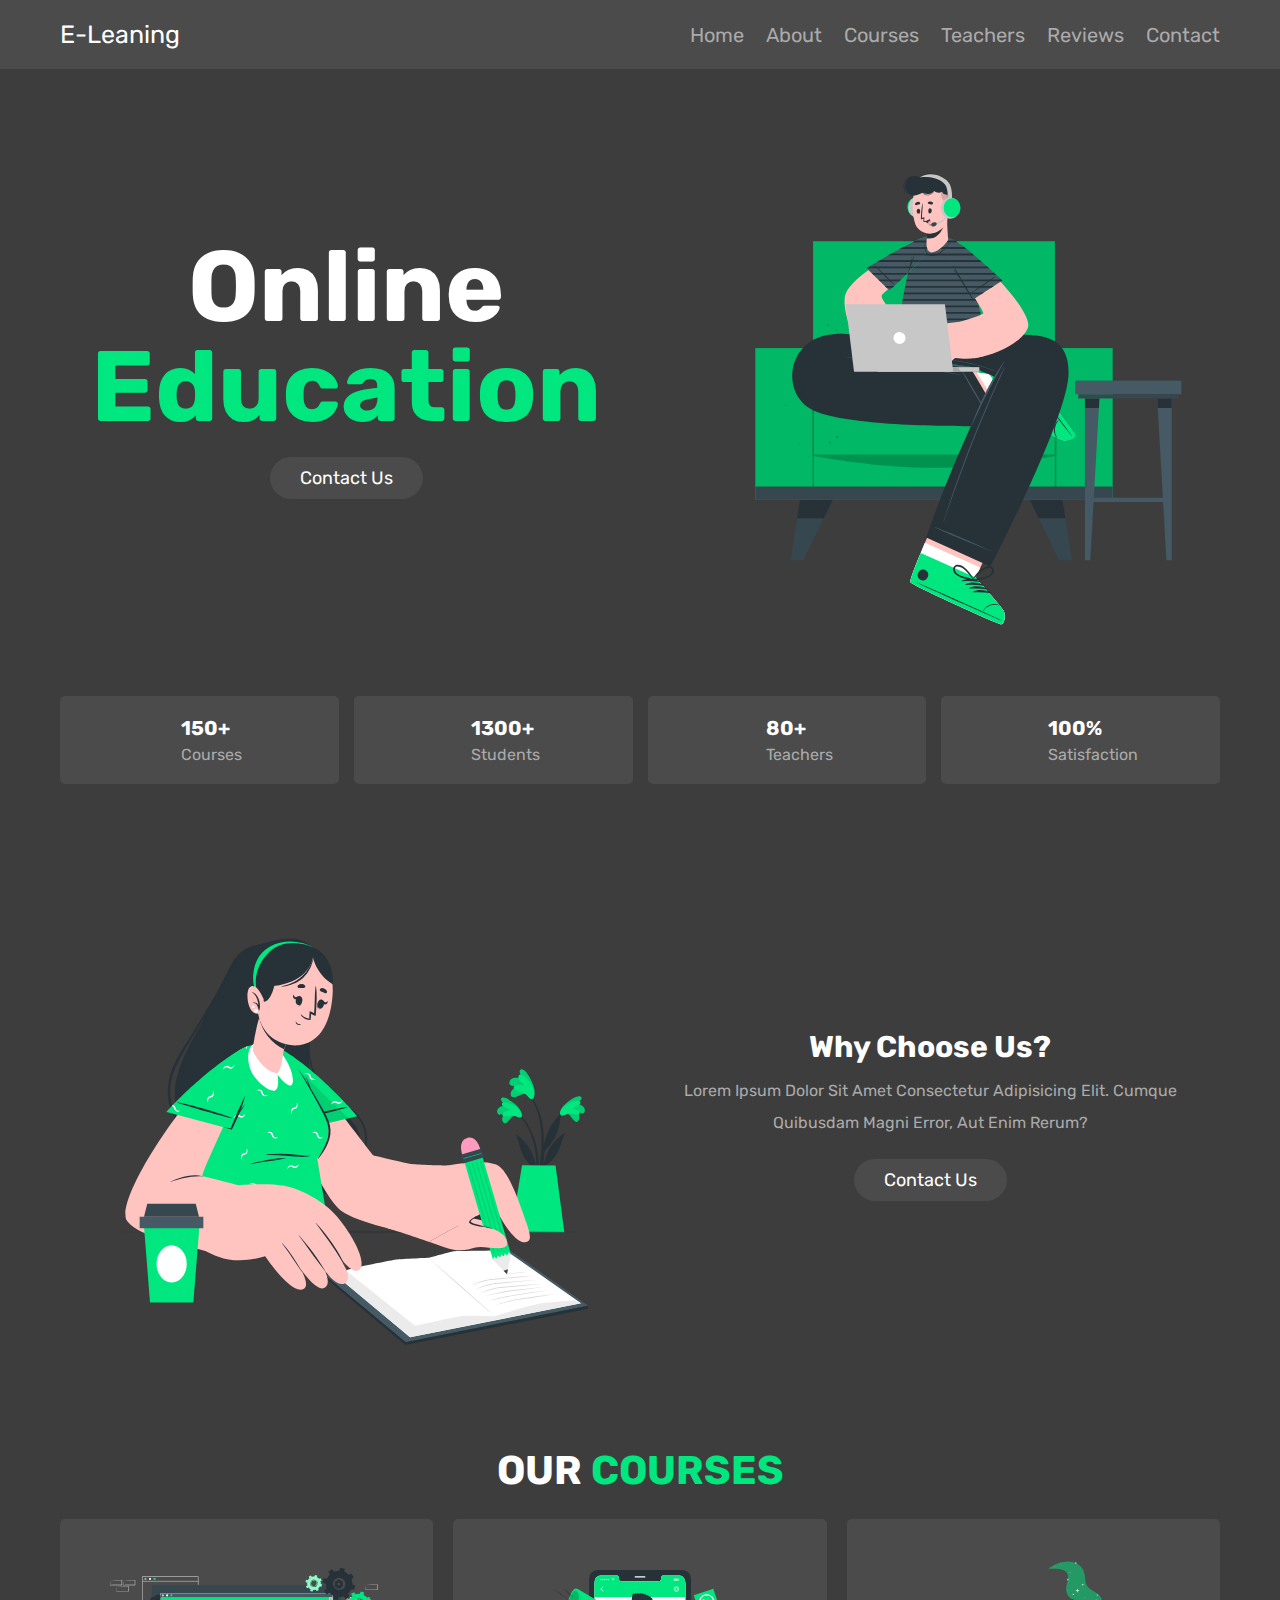
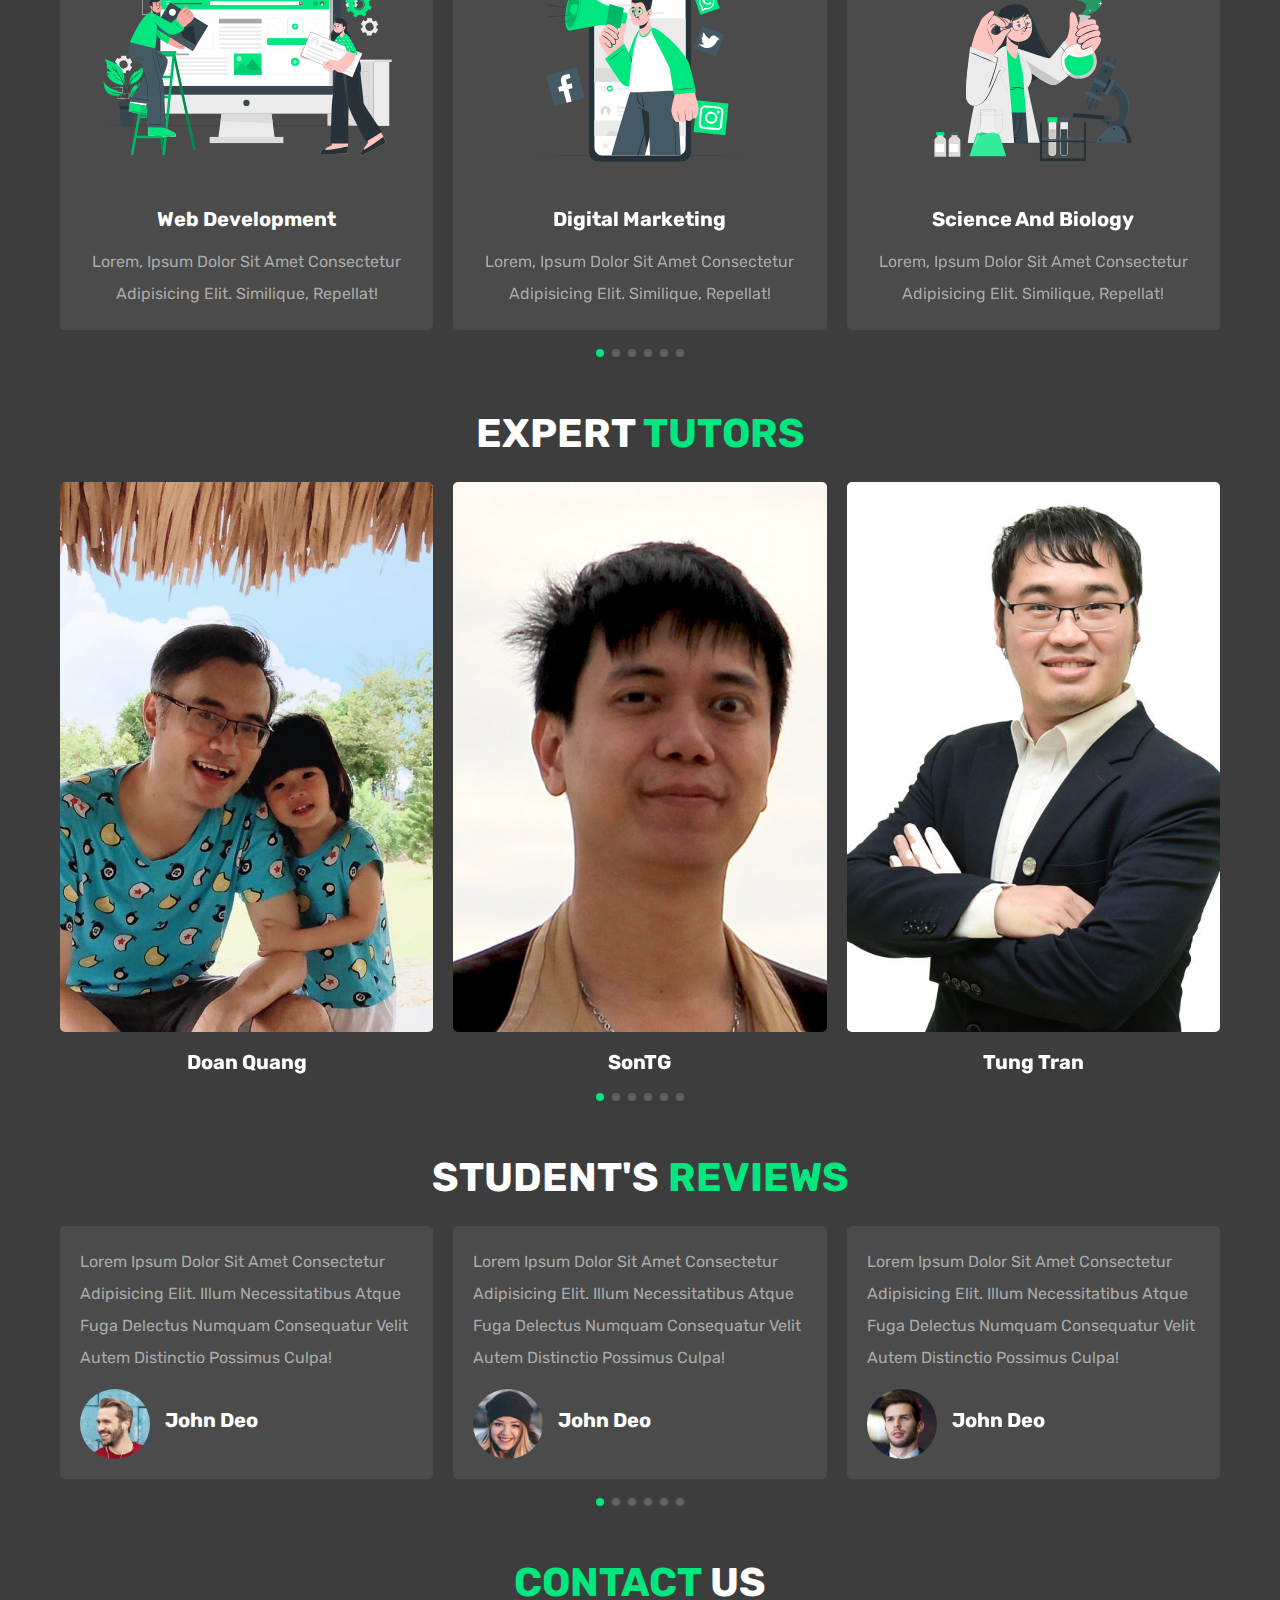
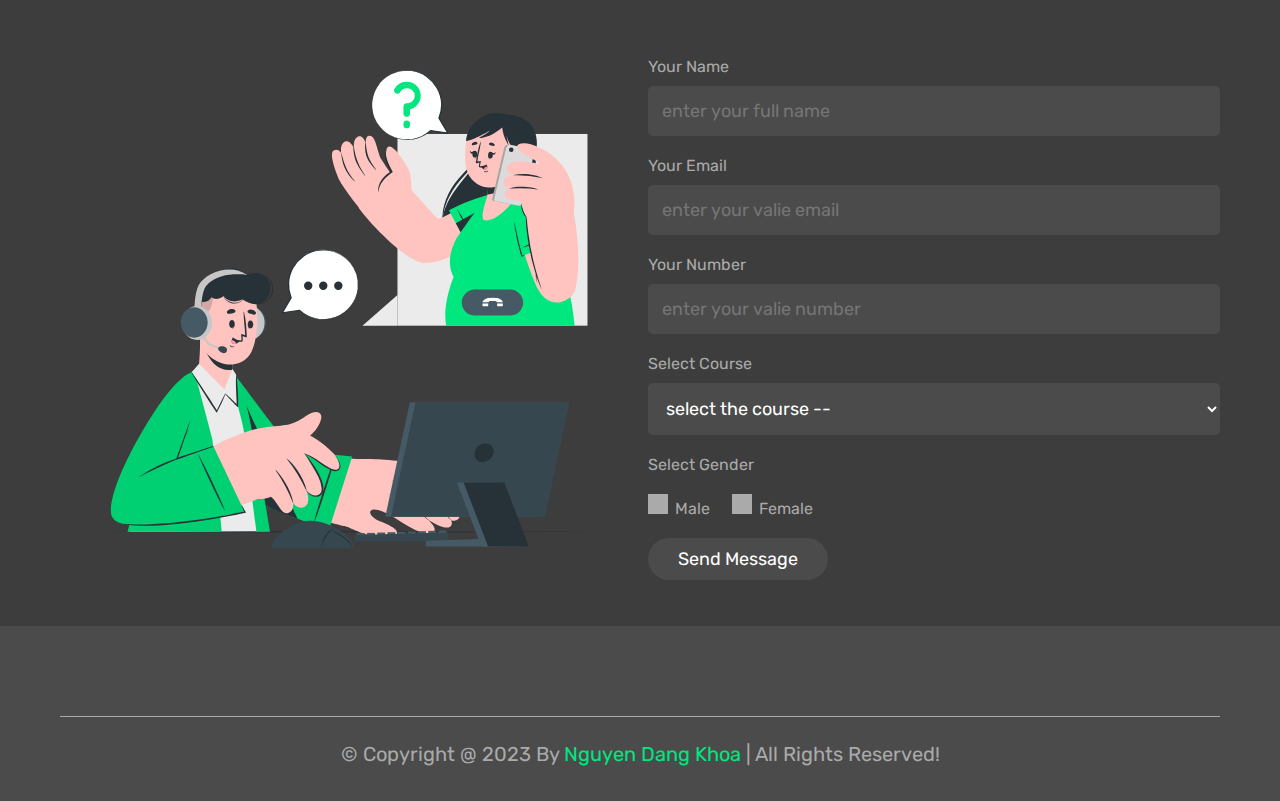
==== online_education_website/index.html @ d7fe7997 "new" ====
<!DOCTYPE html>
<html lang="en">
<head>
  <meta charset="UTF-8">
  <meta http-equiv="X-UA-Compatible" content="IE=edge">
  <meta name="viewport" content="width=device-width, initial-scale=1.0">
  <title>E-Leaning</title>

  <!-- swiper css link -->
  <link rel="stylesheet" href="https://unpkg.com/swiper@8/swiper-bundle.min.css" />

  <!-- font awesome cdn link  -->
  <link rel="stylesheet" href="https://cdnjs.cloudflare.com/ajax/libs/font-awesome/6.1.1/css/all.min.css" integrity="sha512-KfkfwYDsLkIlwQp6LFnl8zNdLGxu9YAA1QvwINks4PhcElQSvqcyVLLD9aMhXd13uQjoXtEKNosOWaZqXgel0g==" crossorigin="anonymous" referrerpolicy="no-referrer" />

  <!-- custom css file link  -->
  <link rel="stylesheet" href="css/style.css">
</head>
<body>

  <!-- header section starts  -->

  <header class="header">

    <section class="flex">

      <a href="#home" class="logo">E-Leaning</a>

      <nav class="navbar">
        <a href="#home">home</a>
        <a href="#about">about</a>
        <a href="#courses">courses</a>
        <a href="#teachers">teachers</a>
        <a href="#reviews">reviews</a>
        <a href="#contact">contact</a>
      </nav>

      <div id="menu-btn" class="fas fa-bars"></div>

    </section>

  </header>

  <!-- header section ends -->

  <!-- home section starts  -->

  <section id="home" class="home">

    <div class="row">

      <div class="content">
        <h3>online <span>education</span></h3>
        <a href="#contact" class="btn">contact us</a>
      </div>

      <div class="image">
        <img src="images/homg-img.svg" alt="">
      </div>

    </div>

  </section>

  <!-- home section ends -->

  <!-- couter section stars  -->

  <section class="count">

    <div class="box-container">

      <div class="box">
        <i class="fas fa-graduation-cap"></i>
        <div class="content">
          <h3>150+</h3>
          <p>courses</p>
        </div>
      </div>

      <div class="box">
        <i class="fas fa-user-graduate"></i>
        <div class="content">
          <h3>1300+</h3>
          <p>students</p>
        </div>
      </div>

      <div class="box">
        <i class="fas fa-chalkboard-user"></i>
        <div class="content">
          <h3>80+</h3>
          <p>teachers</p>
        </div>
      </div>

      <div class="box">
        <i class="fas fa-face-smile"></i>
        <div class="content">
          <h3>100%</h3>
          <p>satisfaction</p>
        </div>
      </div>

    </div>

  </section>

  <!-- couter section ends -->

  <!-- about section starts  -->
  
  <section id="about" class="about">

    <div class="row">

      <div class="image">
        <img src="images/about-img.svg" alt="">
      </div>

      <div class="content">
        <h3>why choose us?</h3>
        <p>Lorem ipsum dolor sit amet consectetur adipisicing elit. Cumque quibusdam magni error, aut enim rerum?</p>
        <a href="#contact" class="btn">contact us</a>
      </div>

    </div>

  </section>

  <!-- about section ends  -->

  <!-- courses section starts  -->

  <section id="courses" class="courses">

    <h1 class="heading">our <span>courses</span></h1>

    <div class="swiper course-slider">

      <div class="swiper-wrapper">

        <div class="swiper-slide slide">
          <img src="images/course-1.svg" alt="">
          <h3>web development</h3>
          <p>Lorem, ipsum dolor sit amet consectetur adipisicing elit. Similique, repellat!</p>
        </div>

        <div class="swiper-slide slide">
          <img src="images/course-2.svg" alt="">
          <h3>digital marketing</h3>
          <p>Lorem, ipsum dolor sit amet consectetur adipisicing elit. Similique, repellat!</p>
        </div>

        <div class="swiper-slide slide">
          <img src="images/course-3.svg" alt="">
          <h3>science and biology</h3>
          <p>Lorem, ipsum dolor sit amet consectetur adipisicing elit. Similique, repellat!</p>
        </div>

        <div class="swiper-slide slide">
          <img src="images/course-4.svg" alt="">
          <h3>graphic design</h3>
          <p>Lorem, ipsum dolor sit amet consectetur adipisicing elit. Similique, repellat!</p>
        </div>

        <div class="swiper-slide slide">
          <img src="images/course-5.svg" alt="">
          <h3>teaching</h3>
          <p>Lorem, ipsum dolor sit amet consectetur adipisicing elit. Similique, repellat!</p>
        </div>

        <div class="swiper-slide slide">
          <img src="images/course-6.svg" alt="">
          <h3>engineering</h3>
          <p>Lorem, ipsum dolor sit amet consectetur adipisicing elit. Similique, repellat!</p>
        </div>

      </div>

      <div class="swiper-pagination"></div>

    </div>

  </section>

  <!-- courses section ends -->

  <!-- teachers section starts  -->

  <section class="tearchers" id="teachers">

    <h1 class="heading">expert <span>tutors</span></h1>

    <div class="swiper teachers-slider">

      <div class="swiper-wrapper">

        <div class="swiper-slide slide">
          <img src="images/IMG_2498.JPG" alt="">
          <div class="share">
            <a href="#" class="fab fa-facebook-f"></a>
            <a href="#" class="fab fa-twitter"></a>
            <a href="#" class="fab fa-instagram"></a>
            <a href="#" class="fab fa-linkedin"></a>
          </div>
          <h3>Doan Quang</h3>
        </div>

        <div class="swiper-slide slide">
          <img src="images/sontg.jpg" alt="">
          <div class="share">
            <a href="#" class="fab fa-facebook-f"></a>
            <a href="#" class="fab fa-twitter"></a>
            <a href="#" class="fab fa-instagram"></a>
            <a href="#" class="fab fa-linkedin"></a>
          </div>
          <h3>SonTG</h3>
        </div>

        <div class="swiper-slide slide">
            <img src="images/pic-tran-hoang-tung-555x740-1-555x740.jpg" alt="">
            <div class="share">
              <a href="#" class="fab fa-facebook-f"></a>
              <a href="#" class="fab fa-twitter"></a>
              <a href="#" class="fab fa-instagram"></a>
              <a href="#" class="fab fa-linkedin"></a>
            </div>
            <h3>Tung Tran</h3>
        </div>

        <div class="swiper-slide slide">
            <img src="images/tutor-4.png" alt="">
            <div class="share">
              <a href="#" class="fab fa-facebook-f"></a>
              <a href="#" class="fab fa-twitter"></a>
              <a href="#" class="fab fa-instagram"></a>
              <a href="#" class="fab fa-linkedin"></a>
            </div>
            <h3>john deo</h3>
        </div>

        <div class="swiper-slide slide">
            <img src="images/tutor-5.png" alt="">
            <div class="share">
              <a href="#" class="fab fa-facebook-f"></a>
              <a href="#" class="fab fa-twitter"></a>
              <a href="#" class="fab fa-instagram"></a>
              <a href="#" class="fab fa-linkedin"></a>
            </div>
            <h3>john deo</h3>
        </div>

        <div class="swiper-slide slide">
            <img src="images/tutor-6.png" alt="">
            <div class="share">
              <a href="#" class="fab fa-facebook-f"></a>
              <a href="#" class="fab fa-twitter"></a>
              <a href="#" class="fab fa-instagram"></a>
              <a href="#" class="fab fa-linkedin"></a>
            </div>
            <h3>john deo</h3>
        </div>

      </div>

      <div class="swiper-pagination"></div>

    </div>

  </section>

  <!-- teachers section ends -->

  <!-- reviews section starts  -->

  <section class="reviews" id="reviews">

    <h1 class="heading"> student's <span>reviews</span></h1>

    <div class="swiper reviews-slider">

      <div class="swiper-wrapper">

        <div class="swiper-slide slide">
          <p>Lorem ipsum dolor sit amet consectetur adipisicing elit. Illum necessitatibus atque fuga delectus numquam consequatur velit autem distinctio possimus culpa!</p>
          <div class="user">
              <img src="images/pic-1.png" alt="">
              <div class="user-info">
                <h3>john deo</h3>
                <div class="stars">
                    <i class="fas fa-star"></i>
                    <i class="fas fa-star"></i>
                    <i class="fas fa-star"></i>
                    <i class="fas fa-star"></i>
                    <i class="fas fa-star-half-alt"></i>
                </div>
              </div>
          </div>
        </div>

        <div class="swiper-slide slide">
          <p>Lorem ipsum dolor sit amet consectetur adipisicing elit. Illum necessitatibus atque fuga delectus numquam consequatur velit autem distinctio possimus culpa!</p>
          <div class="user">
              <img src="images/pic-2.png" alt="">
              <div class="user-info">
                <h3>john deo</h3>
                <div class="stars">
                    <i class="fas fa-star"></i>
                    <i class="fas fa-star"></i>
                    <i class="fas fa-star"></i>
                    <i class="fas fa-star"></i>
                    <i class="fas fa-star-half-alt"></i>
                </div>
              </div>
          </div>
        </div>

        <div class="swiper-slide slide">
          <p>Lorem ipsum dolor sit amet consectetur adipisicing elit. Illum necessitatibus atque fuga delectus numquam consequatur velit autem distinctio possimus culpa!</p>
          <div class="user">
              <img src="images/pic-3.png" alt="">
              <div class="user-info">
                <h3>john deo</h3>
                <div class="stars">
                    <i class="fas fa-star"></i>
                    <i class="fas fa-star"></i>
                    <i class="fas fa-star"></i>
                    <i class="fas fa-star"></i>
                    <i class="fas fa-star-half-alt"></i>
                </div>
              </div>
          </div>
        </div>

        <div class="swiper-slide slide">
          <p>Lorem ipsum dolor sit amet consectetur adipisicing elit. Illum necessitatibus atque fuga delectus numquam consequatur velit autem distinctio possimus culpa!</p>
          <div class="user">
              <img src="images/pic-4.png" alt="">
              <div class="user-info">
                <h3>john deo</h3>
                <div class="stars">
                    <i class="fas fa-star"></i>
                    <i class="fas fa-star"></i>
                    <i class="fas fa-star"></i>
                    <i class="fas fa-star"></i>
                    <i class="fas fa-star-half-alt"></i>
                </div>
              </div>
          </div>
        </div>

        <div class="swiper-slide slide">
          <p>Lorem ipsum dolor sit amet consectetur adipisicing elit. Illum necessitatibus atque fuga delectus numquam consequatur velit autem distinctio possimus culpa!</p>
          <div class="user">
              <img src="images/pic-5.png" alt="">
              <div class="user-info">
                <h3>john deo</h3>
                <div class="stars">
                    <i class="fas fa-star"></i>
                    <i class="fas fa-star"></i>
                    <i class="fas fa-star"></i>
                    <i class="fas fa-star"></i>
                    <i class="fas fa-star-half-alt"></i>
                </div>
              </div>
          </div>
        </div>

        <div class="swiper-slide slide">
          <p>Lorem ipsum dolor sit amet consectetur adipisicing elit. Illum necessitatibus atque fuga delectus numquam consequatur velit autem distinctio possimus culpa!</p>
          <div class="user">
              <img src="images/pic-6.png" alt="">
              <div class="user-info">
                <h3>john deo</h3>
                <div class="stars">
                    <i class="fas fa-star"></i>
                    <i class="fas fa-star"></i>
                    <i class="fas fa-star"></i>
                    <i class="fas fa-star"></i>
                    <i class="fas fa-star-half-alt"></i>
                </div>
              </div>
          </div>
        </div>

      </div>

      <div class="swiper-pagination"></div>

    </div>
  </section>

  <!-- reviews section ends -->

  <!-- contact section starts  -->

  <section class="contact" id="contact">

    <h1 class="heading"><span>contact</span> us</h1>

    <div class="row">

      <div class="image">
        <img src="images/contact-img.svg" alt="">
      </div>

      <form action="" method="post">
        <span>your name</span>
        <input type="text" required placeholder="enter your full name" name="name" id="" maxlength="50" class="box">
        <span>your email</span>
        <input type="email" required placeholder="enter your valie email" maxlength="50" name="email" class="box">
        <span>your number</span>
        <input type="number" required placeholder="enter your valie number" max="9999999999" min="0" name="number" class="box" onkeypress="if(this.value.length == 10) return false;">
        <span>select course</span>
        <select name="couses" class="box" required>
          <option value="" disabled selected>select the course --</option>
          <option value="web developement">web developement</option>
          <option value="science and biology">science and biology</option>
          <option value="engineering">engineering</option>
          <option value="digital marketing">digital marketing</option>
          <option value="graphic design">graphic design</option>
          <option value="teaching">teaching</option>
          <option value="social studies">social studies</option>
          <option value="data analysis">data analysis</option>
          <option value="artificial intelligence">artificial intelligence</option>
        </select>
        <span>select gender</span>
        <div class="radio">
          <input type="radio" name="gender" value="male" id="male">
          <label for="male">male</label>
          <input type="radio" name="gender" value="female" id="female">
          <label for="female">female</label>
        </div>
        <input type="submit" value="send message" class="btn" name="send">
      </form>

    </div>

  </section>


  <!-- contact section ends -->

  <!-- footer section starts  -->

  <footer class="footer">

    <section>

      <div class="share">
        <a href="#" class="fab fa-facebook-f"></a>
        <a href="#" class="fab fa-twitter"></a>
        <a href="#" class="fab fa-linkedin"></a>
        <a href="#" class="fab fa-instagram"></a>
        <a href="#" class="fab fa-youtube"></a>
      </div>

      <div class="credit">&copy; copyright @ 2023 by <span>Nguyen Dang Khoa</span> | all rights reserved!</div>

    </section>

  </footer>

  <!-- footer section ends -->





















  <!-- swiper js link  -->
  <script src="https://unpkg.com/swiper@8/swiper-bundle.min.js"></script>

  <!-- custom css file link -->
  <script src="js/script.js"></script>
</body>
</html>
---- online_education_website/css/style.css ----
@import url("https://fonts.googleapis.com/css2?family=Rubik:wght@300;400;500;600&display=swap");
* {
  font-family: 'Rubik', sans-serif;
  margin: 0;
  padding: 0;
  -webkit-box-sizing: border-box;
          box-sizing: border-box;
  outline: none;
  border: none;
  text-decoration: none;
  -webkit-transition: .2s linear;
  transition: .2s linear;
  text-transform: capitalize;
}

*::-moz-selection {
  background-color: #fff;
  color: #3d3d3d;
}

*::selection {
  background-color: #fff;
  color: #3d3d3d;
}

html {
  font-size: 62.5%;
  overflow-x: hidden;
  scroll-behavior: smooth;
  scroll-padding-top: 8rem;
}

::-webkit-scrollbar {
  height: .5rem;
  width: 1rem;
}

::-webkit-scrollbar-track {
  background-color: transparent;
}

::-webkit-scrollbar-thumb {
  background-color: #00E77F;
  border-radius: 5rem;
}

body {
  background-color: #3d3d3d;
}

section {
  max-width: 1200px;
  margin: 0 auto;
  padding: 2rem;
}

.btn {
  display: inline-block;
  margin-top: 1rem;
  border-radius: 5rem;
  background-color: #4b4b4b;
  cursor: pointer;
  color: #fff;
  font-size: 1.8rem;
  padding: 1rem 3rem;
}

.btn:hover {
  background-color: #fff;
  color: #3d3d3d;
}

.heading {
  margin-bottom: 2.5rem;
  text-align: center;
  font-size: 4rem;
  color: #fff;
  text-transform: uppercase;
}

.heading span {
  color: #00E77F;
  text-transform: uppercase;
}

.header {
  position: fixed;
  top: 0;
  left: 0;
  right: 0;
  z-index: 1000;
  background-color: #4b4b4b;
}

.header .flex {
  position: relative;
  display: -webkit-box;
  display: -ms-flexbox;
  display: flex;
  -webkit-box-align: center;
      -ms-flex-align: center;
          align-items: center;
  -webkit-box-pack: justify;
      -ms-flex-pack: justify;
          justify-content: space-between;
}

.header .flex .logo {
  font-size: 2.5rem;
  color: #fff;
}

.header .flex .navbar a {
  margin-left: 2rem;
  color: #aaa;
  font-size: 2rem;
}

.header .flex .navbar a:hover {
  color: #00E77F;
}

#menu-btn {
  cursor: pointer;
  color: #fff;
  font-size: 2.5rem;
  display: none;
}

.home {
  margin-top: 6rem;
}

.home .row {
  display: -webkit-box;
  display: -ms-flexbox;
  display: flex;
  -webkit-box-align: center;
      -ms-flex-align: center;
          align-items: center;
  -ms-flex-wrap: wrap-reverse;
      flex-wrap: wrap-reverse;
  gap: 1.5rem;
}

.home .row .content {
  -webkit-box-flex: 1;
      -ms-flex: 1 1 40rem;
          flex: 1 1 40rem;
  text-align: center;
}

.home .row .content h3 {
  margin-bottom: 1rem;
  font-size: 10rem;
  color: #fff;
  line-height: 1;
}

.home .row .content h3 span {
  color: #00E77F;
}

.home .row .image {
  -webkit-box-flex: 1;
      -ms-flex: 1 1 40rem;
          flex: 1 1 40rem;
}

.home .row .image img {
  width: 100%;
}

.count .box-container {
  display: -ms-grid;
  display: grid;
  -ms-grid-columns: (minmax(27rem, 1fr))[auto-fit];
      grid-template-columns: repeat(auto-fit, minmax(27rem, 1fr));
  gap: 1.5rem;
  -webkit-box-align: start;
      -ms-flex-align: start;
          align-items: flex-start;
}

.count .box-container .box {
  background-color: #4b4b4b;
  border-radius: .5rem;
  padding: 2rem;
  display: -webkit-box;
  display: -ms-flexbox;
  display: flex;
  -webkit-box-align: center;
      -ms-flex-align: center;
          align-items: center;
  -webkit-box-pack: center;
      -ms-flex-pack: center;
          justify-content: center;
  gap: 2.5rem;
}

.count .box-container .box i {
  font-size: 5rem;
  color: #00E77F;
}

.count .box-container .box .content h3 {
  font-size: 2rem;
  color: #fff;
  margin-bottom: .5rem;
}

.count .box-container .box .content p {
  font-size: 1.6rem;
  color: #aaa;
}

.about .row {
  display: -webkit-box;
  display: -ms-flexbox;
  display: flex;
  -webkit-box-align: center;
      -ms-flex-align: center;
          align-items: center;
  -ms-grid-row: 1;
  grid-area: 1.5rem;
  -ms-flex-wrap: wrap;
      flex-wrap: wrap;
}

.about .row .image {
  -webkit-box-flex: 1;
      -ms-flex: 1 1 40rem;
          flex: 1 1 40rem;
}

.about .row .image img {
  width: 100%;
}

.about .row .content {
  text-align: center;
  -webkit-box-flex: 1;
      -ms-flex: 1 1 40rem;
          flex: 1 1 40rem;
}

.about .row .content h3 {
  font-size: 3rem;
  color: #fff;
}

.about .row .content p {
  padding: 1rem 0;
  line-height: 2;
  font-size: 1.6rem;
  color: #aaa;
}

.courses .slide {
  background-color: #4b4b4b;
  border-radius: .5rem;
  text-align: center;
  padding: 2rem;
  margin-bottom: 4rem;
  -webkit-user-select: none;
     -moz-user-select: none;
      -ms-user-select: none;
          user-select: none;
}

.courses .slide img {
  height: 25rem;
  width: 100%;
}

.courses .slide h3 {
  margin: 1.5rem 0;
  font-size: 2rem;
  color: #fff;
}

.courses .slide p {
  line-height: 2;
  font-size: 1.6rem;
  color: #aaa;
}

.swiper-pagination-bullet {
  background-color: #fff;
}

.swiper-pagination-bullet-active {
  background-color: #00E77F;
}

.tearchers .slide {
  position: relative;
  overflow: hidden;
  margin-bottom: 4rem;
  -webkit-user-select: none;
     -moz-user-select: none;
      -ms-user-select: none;
          user-select: none;
}

.tearchers .slide img {
  height: 55rem;
  width: 100%;
  -o-object-fit: cover;
     object-fit: cover;
  border-radius: .5rem;
}

.tearchers .slide h3 {
  margin-top: 1.5rem;
  font-size: 2rem;
  text-align: center;
  color: #fff;
}

.tearchers .slide .share {
  position: absolute;
  top: 1rem;
  left: -10rem;
}

.tearchers .slide .share a {
  display: block;
  margin-top: 1rem;
  height: 4.5rem;
  width: 4.5rem;
  line-height: 4.5rem;
  border-radius: .5rem;
  background-color: #fff;
  color: #3d3d3d;
  text-align: center;
  font-size: 2rem;
}

.tearchers .slide .share a:hover {
  background-color: #00E77F;
  color: #fff;
}

.tearchers .slide:hover .share {
  left: 2rem;
}

.reviews-slider .slide {
  border-radius: .5rem;
  background-color: #4b4b4b;
  padding: 2rem;
  margin-bottom: 4rem;
  -webkit-user-select: none;
     -moz-user-select: none;
      -ms-user-select: none;
          user-select: none;
}

.reviews-slider .slide p {
  line-height: 2;
  font-size: 1.6rem;
  color: #aaa;
}

.reviews-slider .slide .user {
  display: -webkit-box;
  display: -ms-flexbox;
  display: flex;
  -webkit-box-align: center;
      -ms-flex-align: center;
          align-items: center;
  gap: 1.5rem;
  margin-top: 1.5rem;
}

.reviews-slider .slide .user img {
  height: 7rem;
  width: 7rem;
  border-radius: 50%;
  -o-object-fit: cover;
     object-fit: cover;
}

.reviews-slider .slide .user h3 {
  font-size: 2rem;
  color: #fff;
  margin-bottom: .7rem;
}

.reviews-slider .slide .user .stars i {
  font-size: 1.5rem;
  color: #00E77F;
}

.contact .row {
  display: -webkit-box;
  display: -ms-flexbox;
  display: flex;
  -webkit-box-align: center;
      -ms-flex-align: center;
          align-items: center;
  -ms-flex-wrap: wrap;
      flex-wrap: wrap;
  gap: 1.5rem;
}

.contact .row .image {
  -webkit-box-flex: 1;
      -ms-flex: 1 1 40rem;
          flex: 1 1 40rem;
}

.contact .row .image img {
  width: 100%;
}

.contact .row form {
  -webkit-box-flex: 1;
      -ms-flex: 1 1 40rem;
          flex: 1 1 40rem;
}

.contact .row form span {
  font-size: 1.6rem;
  color: #aaa;
}

.contact .row form .box {
  width: 100%;
  margin-top: 1rem;
  margin-bottom: 2rem;
  border-radius: .5rem;
  background-color: #4b4b4b;
  font-size: 1.8rem;
  color: #fff;
  padding: 1.4rem;
  text-transform: none;
}

.contact .row .radio {
  margin-top: 2rem;
  margin-bottom: 1rem;
}

.contact .row .radio label {
  font-size: 1.6rem;
  color: #aaa;
  margin-left: .5rem;
  cursor: pointer;
}

.contact .row .radio #female {
  margin-left: 2rem;
}

.contact .row .radio input {
  -webkit-appearance: none;
     -moz-appearance: none;
          appearance: none;
  height: 2rem;
  width: 2rem;
  background-color: #aaa;
  cursor: pointer;
}

.contact .row .radio input:checked {
  background-color: #00E77F;
  border-radius: 5rem;
}

.contact .row .radio #male:checked ~ label[for="male"] {
  color: #00E77F;
}

.contact .row .radio #female:checked ~ label[for="female"] {
  color: #00E77F;
}

.footer {
  background-color: #4b4b4b;
  text-align: center;
}

.footer .share a {
  margin: 0 .3rem;
  height: 4.5rem;
  width: 4.5rem;
  line-height: 4.5rem;
  border-radius: 50%;
  font-size: 2rem;
  color: #fff;
  background-color: #3d3d3d;
}

.footer .share a:hover {
  background-color: #00E77F;
}

.footer .credit {
  margin-top: 2.5rem;
  padding: 1.5rem;
  padding-top: 2.5rem;
  font-size: 2rem;
  border-top: 0.1rem solid #aaa;
  color: #aaa;
}

.footer .credit span {
  color: #00E77F;
}

/* media queries  */
@media (max-width: 991px) {
  html {
    font-size: 55%;
  }
  .home .row .content h3 {
    font-size: 8rem;
  }
}

@media (max-width: 768px) {
  #menu-btn {
    display: inline-block;
  }
  #menu-btn.fa-times {
    -webkit-transform: rotate(180deg);
            transform: rotate(180deg);
  }
  .header .flex .navbar {
    position: absolute;
    top: 99%;
    left: 0;
    right: 0;
    border-top: 0.1rem solid #aaa;
    border-bottom: 0.1rem solid #aaa;
    background-color: #4b4b4b;
    -webkit-clip-path: polygon(0 0, 100% 0, 100% 0, 0 0);
            clip-path: polygon(0 0, 100% 0, 100% 0, 0 0);
  }
  .header .flex .navbar.active {
    -webkit-clip-path: polygon(0 0, 100% 0, 100% 100%, 0 100%);
            clip-path: polygon(0 0, 100% 0, 100% 100%, 0 100%);
  }
  .header .flex .navbar a {
    display: block;
    margin: 2rem;
  }
  .home .row .content h3 {
    font-size: 6rem;
  }
}

@media (max-width: 450px) {
  html {
    font-size: 50%;
  }
  .home .row .content h3 {
    font-size: 5rem;
  }
  .heding {
    font-size: 3rem;
  }
}
/*# sourceMappingURL=style.css.map */
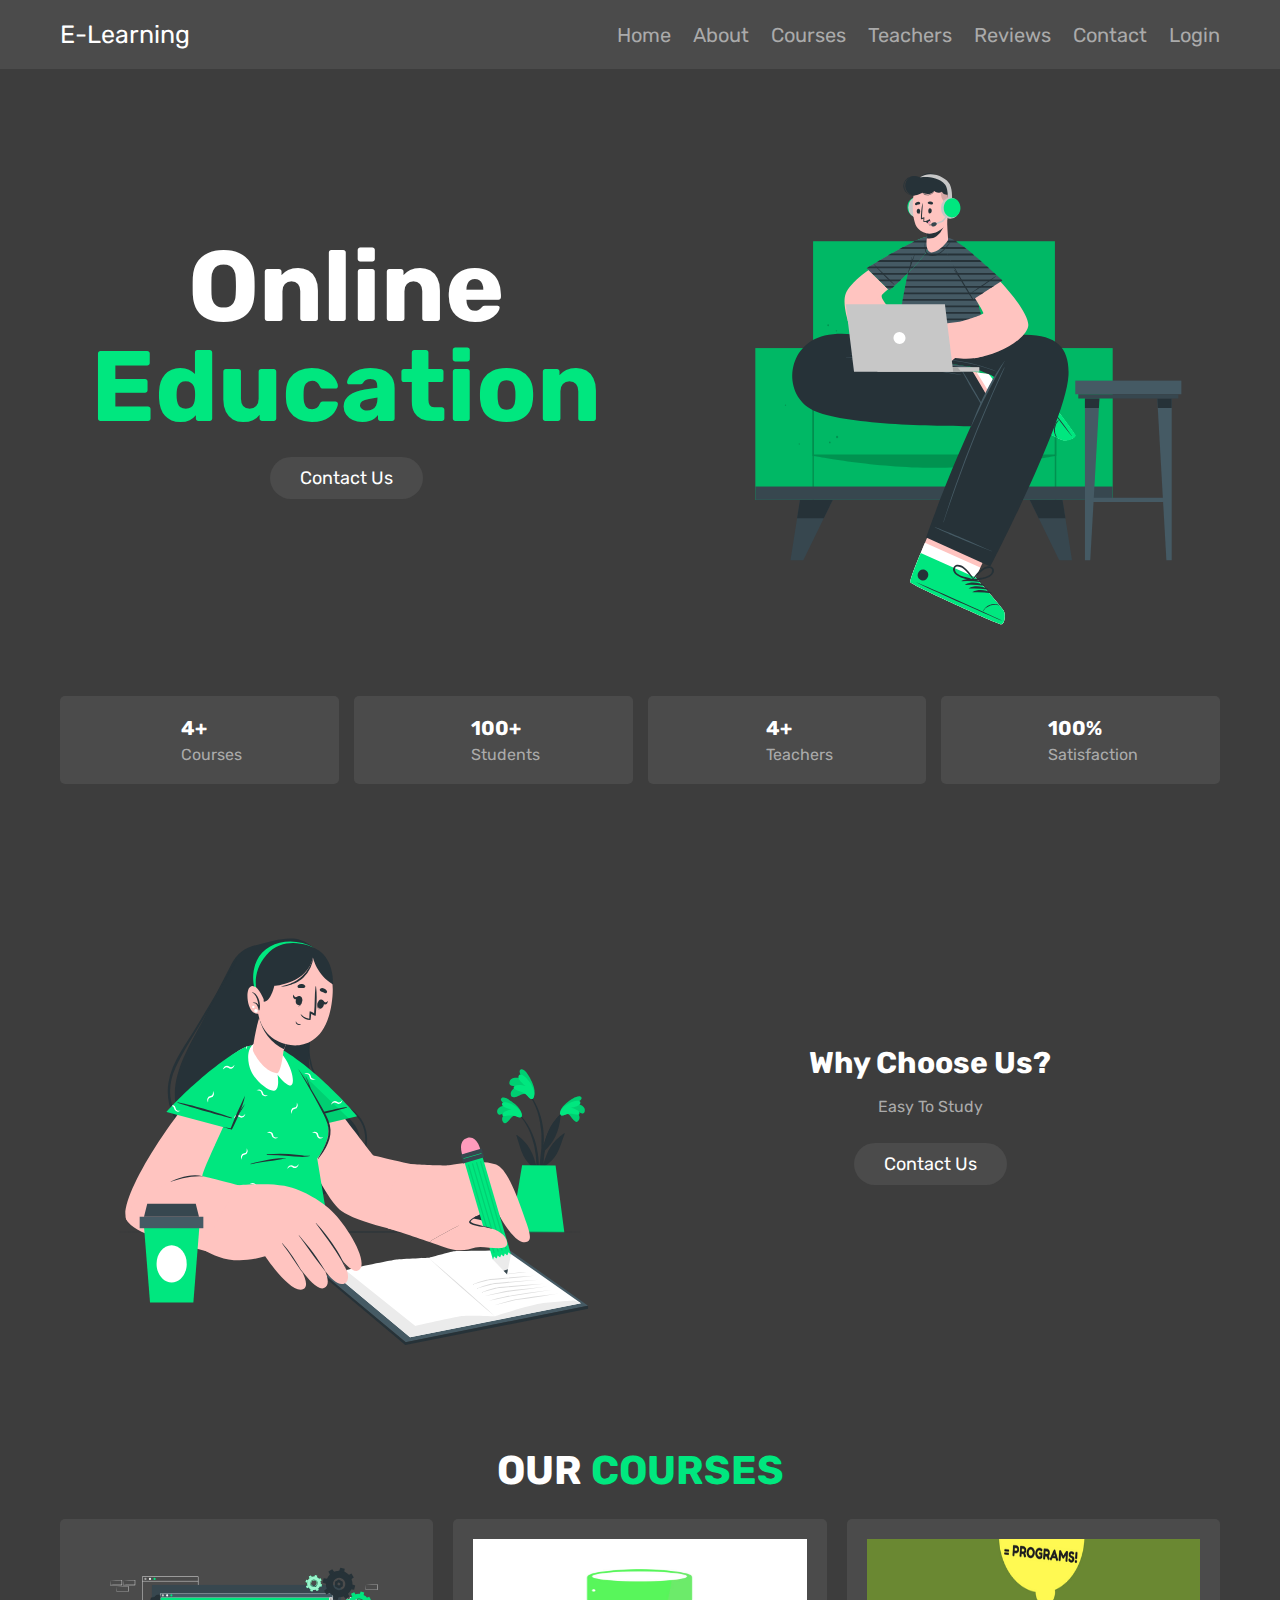
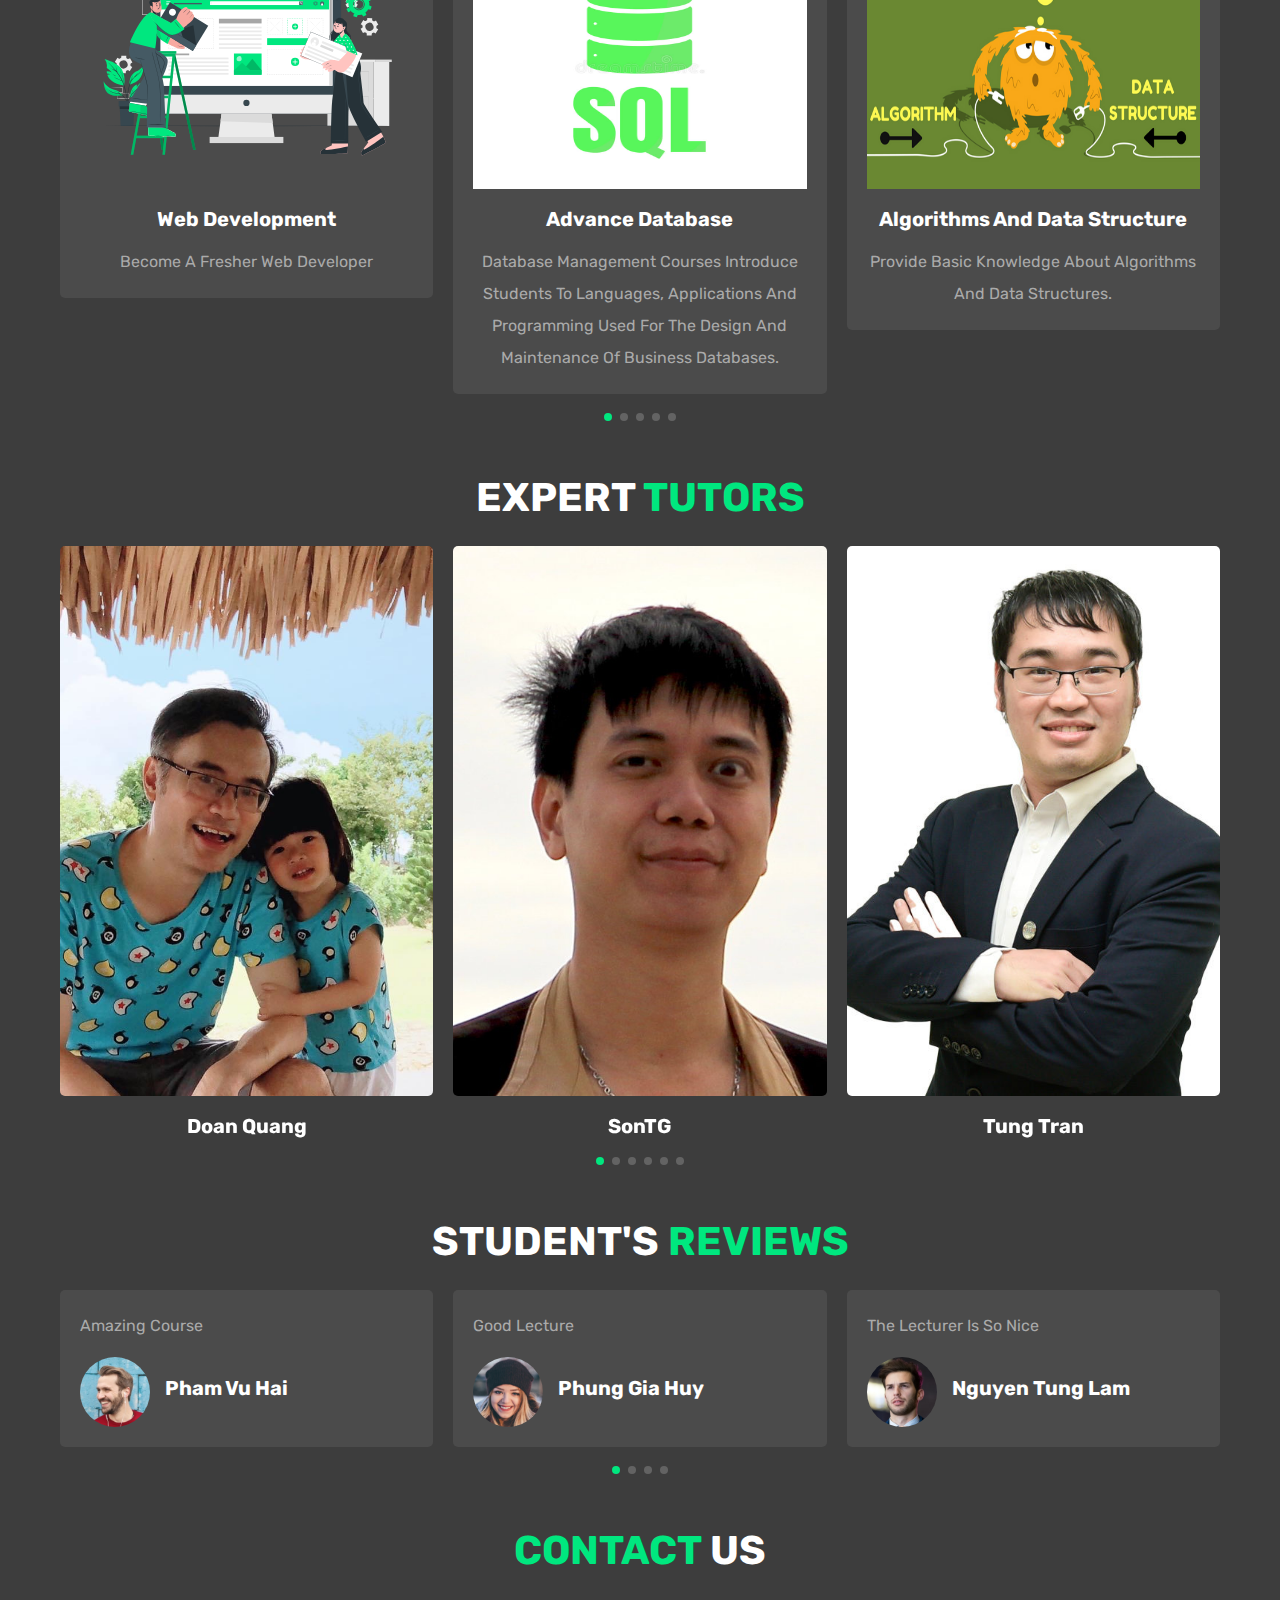
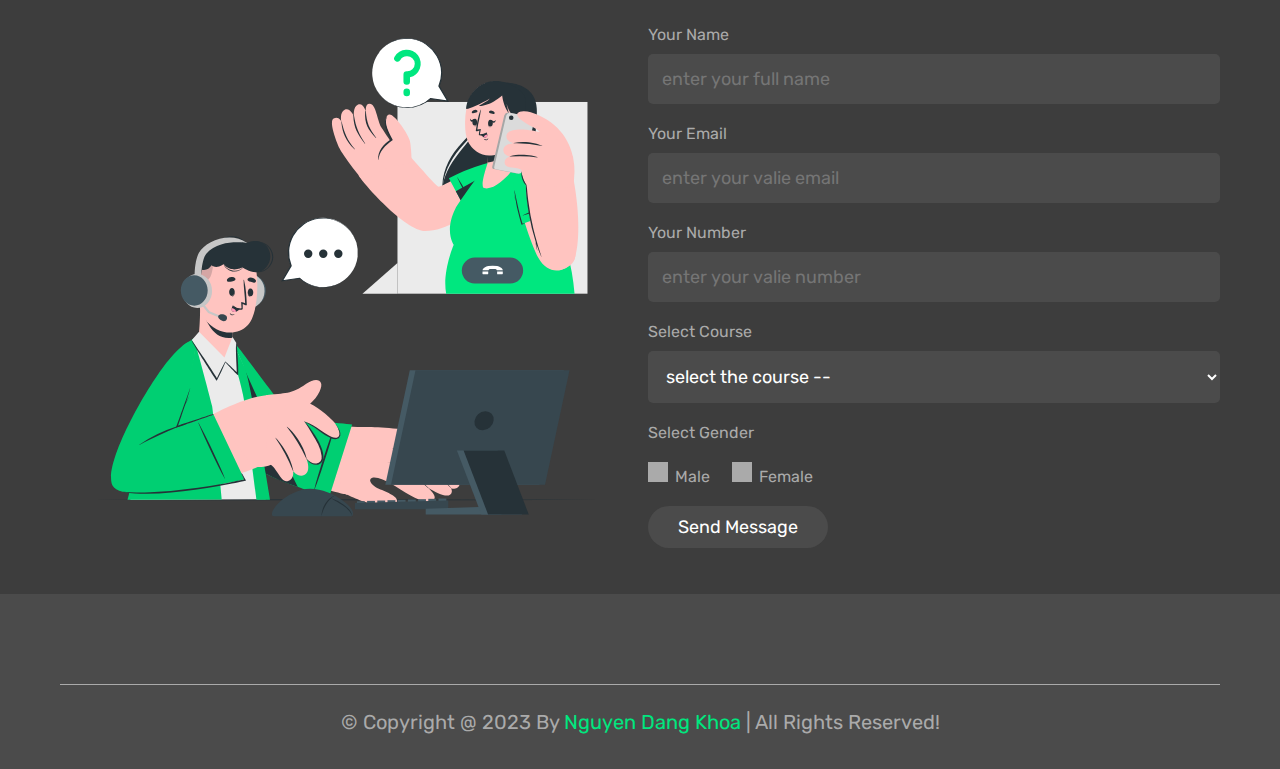
==== commit 01c246f9: "homepage" ====
--- a/online_education_website/index.html
+++ b/online_education_website/index.html
@@ -4,7 +4,7 @@
   <meta charset="UTF-8">
   <meta http-equiv="X-UA-Compatible" content="IE=edge">
   <meta name="viewport" content="width=device-width, initial-scale=1.0">
-  <title>E-Leaning</title>
+  <title>E-Learning</title>
 
   <!-- swiper css link -->
   <link rel="stylesheet" href="https://unpkg.com/swiper@8/swiper-bundle.min.css" />
@@ -23,7 +23,7 @@
 
     <section class="flex">
 
-      <a href="#home" class="logo">E-Leaning</a>
+      <a href="#home" class="logo">E-Learning</a>
 
       <nav class="navbar">
         <a href="#home">home</a>
@@ -32,6 +32,7 @@
         <a href="#teachers">teachers</a>
         <a href="#reviews">reviews</a>
         <a href="#contact">contact</a>
+        <a href="#login">login</a>
       </nav>
 
       <div id="menu-btn" class="fas fa-bars"></div>
@@ -72,7 +73,7 @@
       <div class="box">
         <i class="fas fa-graduation-cap"></i>
         <div class="content">
-          <h3>150+</h3>
+          <h3>4+</h3>
           <p>courses</p>
         </div>
       </div>
@@ -80,7 +81,7 @@
       <div class="box">
         <i class="fas fa-user-graduate"></i>
         <div class="content">
-          <h3>1300+</h3>
+          <h3>100+</h3>
           <p>students</p>
         </div>
       </div>
@@ -88,7 +89,7 @@
       <div class="box">
         <i class="fas fa-chalkboard-user"></i>
         <div class="content">
-          <h3>80+</h3>
+          <h3>4+</h3>
           <p>teachers</p>
         </div>
       </div>
@@ -119,7 +120,7 @@
 
       <div class="content">
         <h3>why choose us?</h3>
-        <p>Lorem ipsum dolor sit amet consectetur adipisicing elit. Cumque quibusdam magni error, aut enim rerum?</p>
+        <p>Easy to study</p>
         <a href="#contact" class="btn">contact us</a>
       </div>
 
@@ -142,37 +143,34 @@
         <div class="swiper-slide slide">
           <img src="images/course-1.svg" alt="">
           <h3>web development</h3>
-          <p>Lorem, ipsum dolor sit amet consectetur adipisicing elit. Similique, repellat!</p>
-        </div>
-
-        <div class="swiper-slide slide">
-          <img src="images/course-2.svg" alt="">
-          <h3>digital marketing</h3>
-          <p>Lorem, ipsum dolor sit amet consectetur adipisicing elit. Similique, repellat!</p>
-        </div>
-
-        <div class="swiper-slide slide">
-          <img src="images/course-3.svg" alt="">
-          <h3>science and biology</h3>
-          <p>Lorem, ipsum dolor sit amet consectetur adipisicing elit. Similique, repellat!</p>
+          <p>Become a fresher web developer</p>
+        </div>
+
+        <div class="swiper-slide slide">
+          <img src="images/sql-database-icon-logo-design-ui-ux-app-green-inscription-shadow-96842048.jpg" alt="">
+          <h3>advance database</h3>
+          <p>
+            Database management courses introduce students to languages, applications and programming used for the design and maintenance of business databases.
+          </p>
+        </div>
+
+        <div class="swiper-slide slide">
+          <img src="images/ads.png" alt="">
+          <h3>algorithms and data structure</h3>
+          <p>Provide basic knowledge about algorithms and data structures.            
+          </p>
         </div>
 
         <div class="swiper-slide slide">
           <img src="images/course-4.svg" alt="">
-          <h3>graphic design</h3>
-          <p>Lorem, ipsum dolor sit amet consectetur adipisicing elit. Similique, repellat!</p>
-        </div>
-
-        <div class="swiper-slide slide">
-          <img src="images/course-5.svg" alt="">
-          <h3>teaching</h3>
-          <p>Lorem, ipsum dolor sit amet consectetur adipisicing elit. Similique, repellat!</p>
+          <h3>computer graphic</h3>
+          <p>Study of digital synthesis of, interaction with, and manipulation of visual content</p>
         </div>
 
         <div class="swiper-slide slide">
           <img src="images/course-6.svg" alt="">
-          <h3>engineering</h3>
-          <p>Lorem, ipsum dolor sit amet consectetur adipisicing elit. Similique, repellat!</p>
+          <h3>mobile application development</h3>
+          <p>Study how to build android app</p>
         </div>
 
       </div>
@@ -229,36 +227,36 @@
         </div>
 
         <div class="swiper-slide slide">
-            <img src="images/tutor-4.png" alt="">
+            <img src="images/mrs_phuong.jpeg" alt="">
             <div class="share">
               <a href="#" class="fab fa-facebook-f"></a>
               <a href="#" class="fab fa-twitter"></a>
               <a href="#" class="fab fa-instagram"></a>
               <a href="#" class="fab fa-linkedin"></a>
             </div>
-            <h3>john deo</h3>
-        </div>
-
-        <div class="swiper-slide slide">
-            <img src="images/tutor-5.png" alt="">
+            <h3>Phuong Nghiem</h3>
+        </div>
+
+        <div class="swiper-slide slide">
+            <img src="images/mrs.Huong.jpeg" alt="">
             <div class="share">
               <a href="#" class="fab fa-facebook-f"></a>
               <a href="#" class="fab fa-twitter"></a>
               <a href="#" class="fab fa-instagram"></a>
               <a href="#" class="fab fa-linkedin"></a>
             </div>
-            <h3>john deo</h3>
-        </div>
-
-        <div class="swiper-slide slide">
-            <img src="images/tutor-6.png" alt="">
+            <h3>Huong Nguyen</h3>
+        </div>
+
+        <div class="swiper-slide slide">
+            <img src="images/mr.viet.jpeg" alt="">
             <div class="share">
               <a href="#" class="fab fa-facebook-f"></a>
               <a href="#" class="fab fa-twitter"></a>
               <a href="#" class="fab fa-instagram"></a>
               <a href="#" class="fab fa-linkedin"></a>
             </div>
-            <h3>john deo</h3>
+            <h3>Viet Kieu</h3>
         </div>
 
       </div>
@@ -282,11 +280,11 @@
       <div class="swiper-wrapper">
 
         <div class="swiper-slide slide">
-          <p>Lorem ipsum dolor sit amet consectetur adipisicing elit. Illum necessitatibus atque fuga delectus numquam consequatur velit autem distinctio possimus culpa!</p>
+          <p>amazing course</p>
           <div class="user">
               <img src="images/pic-1.png" alt="">
               <div class="user-info">
-                <h3>john deo</h3>
+                <h3>pham vu hai</h3>
                 <div class="stars">
                     <i class="fas fa-star"></i>
                     <i class="fas fa-star"></i>
@@ -299,11 +297,11 @@
         </div>
 
         <div class="swiper-slide slide">
-          <p>Lorem ipsum dolor sit amet consectetur adipisicing elit. Illum necessitatibus atque fuga delectus numquam consequatur velit autem distinctio possimus culpa!</p>
+          <p>good lecture</p>
           <div class="user">
               <img src="images/pic-2.png" alt="">
               <div class="user-info">
-                <h3>john deo</h3>
+                <h3>phung gia huy</h3>
                 <div class="stars">
                     <i class="fas fa-star"></i>
                     <i class="fas fa-star"></i>
@@ -316,11 +314,11 @@
         </div>
 
         <div class="swiper-slide slide">
-          <p>Lorem ipsum dolor sit amet consectetur adipisicing elit. Illum necessitatibus atque fuga delectus numquam consequatur velit autem distinctio possimus culpa!</p>
+          <p>the lecturer is so nice</p>
           <div class="user">
               <img src="images/pic-3.png" alt="">
               <div class="user-info">
-                <h3>john deo</h3>
+                <h3>nguyen tung lam</h3>
                 <div class="stars">
                     <i class="fas fa-star"></i>
                     <i class="fas fa-star"></i>
@@ -333,11 +331,11 @@
         </div>
 
         <div class="swiper-slide slide">
-          <p>Lorem ipsum dolor sit amet consectetur adipisicing elit. Illum necessitatibus atque fuga delectus numquam consequatur velit autem distinctio possimus culpa!</p>
+          <p>good course</p>
           <div class="user">
               <img src="images/pic-4.png" alt="">
               <div class="user-info">
-                <h3>john deo</h3>
+                <h3>vu duc kien</h3>
                 <div class="stars">
                     <i class="fas fa-star"></i>
                     <i class="fas fa-star"></i>
@@ -349,39 +347,6 @@
           </div>
         </div>
 
-        <div class="swiper-slide slide">
-          <p>Lorem ipsum dolor sit amet consectetur adipisicing elit. Illum necessitatibus atque fuga delectus numquam consequatur velit autem distinctio possimus culpa!</p>
-          <div class="user">
-              <img src="images/pic-5.png" alt="">
-              <div class="user-info">
-                <h3>john deo</h3>
-                <div class="stars">
-                    <i class="fas fa-star"></i>
-                    <i class="fas fa-star"></i>
-                    <i class="fas fa-star"></i>
-                    <i class="fas fa-star"></i>
-                    <i class="fas fa-star-half-alt"></i>
-                </div>
-              </div>
-          </div>
-        </div>
-
-        <div class="swiper-slide slide">
-          <p>Lorem ipsum dolor sit amet consectetur adipisicing elit. Illum necessitatibus atque fuga delectus numquam consequatur velit autem distinctio possimus culpa!</p>
-          <div class="user">
-              <img src="images/pic-6.png" alt="">
-              <div class="user-info">
-                <h3>john deo</h3>
-                <div class="stars">
-                    <i class="fas fa-star"></i>
-                    <i class="fas fa-star"></i>
-                    <i class="fas fa-star"></i>
-                    <i class="fas fa-star"></i>
-                    <i class="fas fa-star-half-alt"></i>
-                </div>
-              </div>
-          </div>
-        </div>
 
       </div>
 
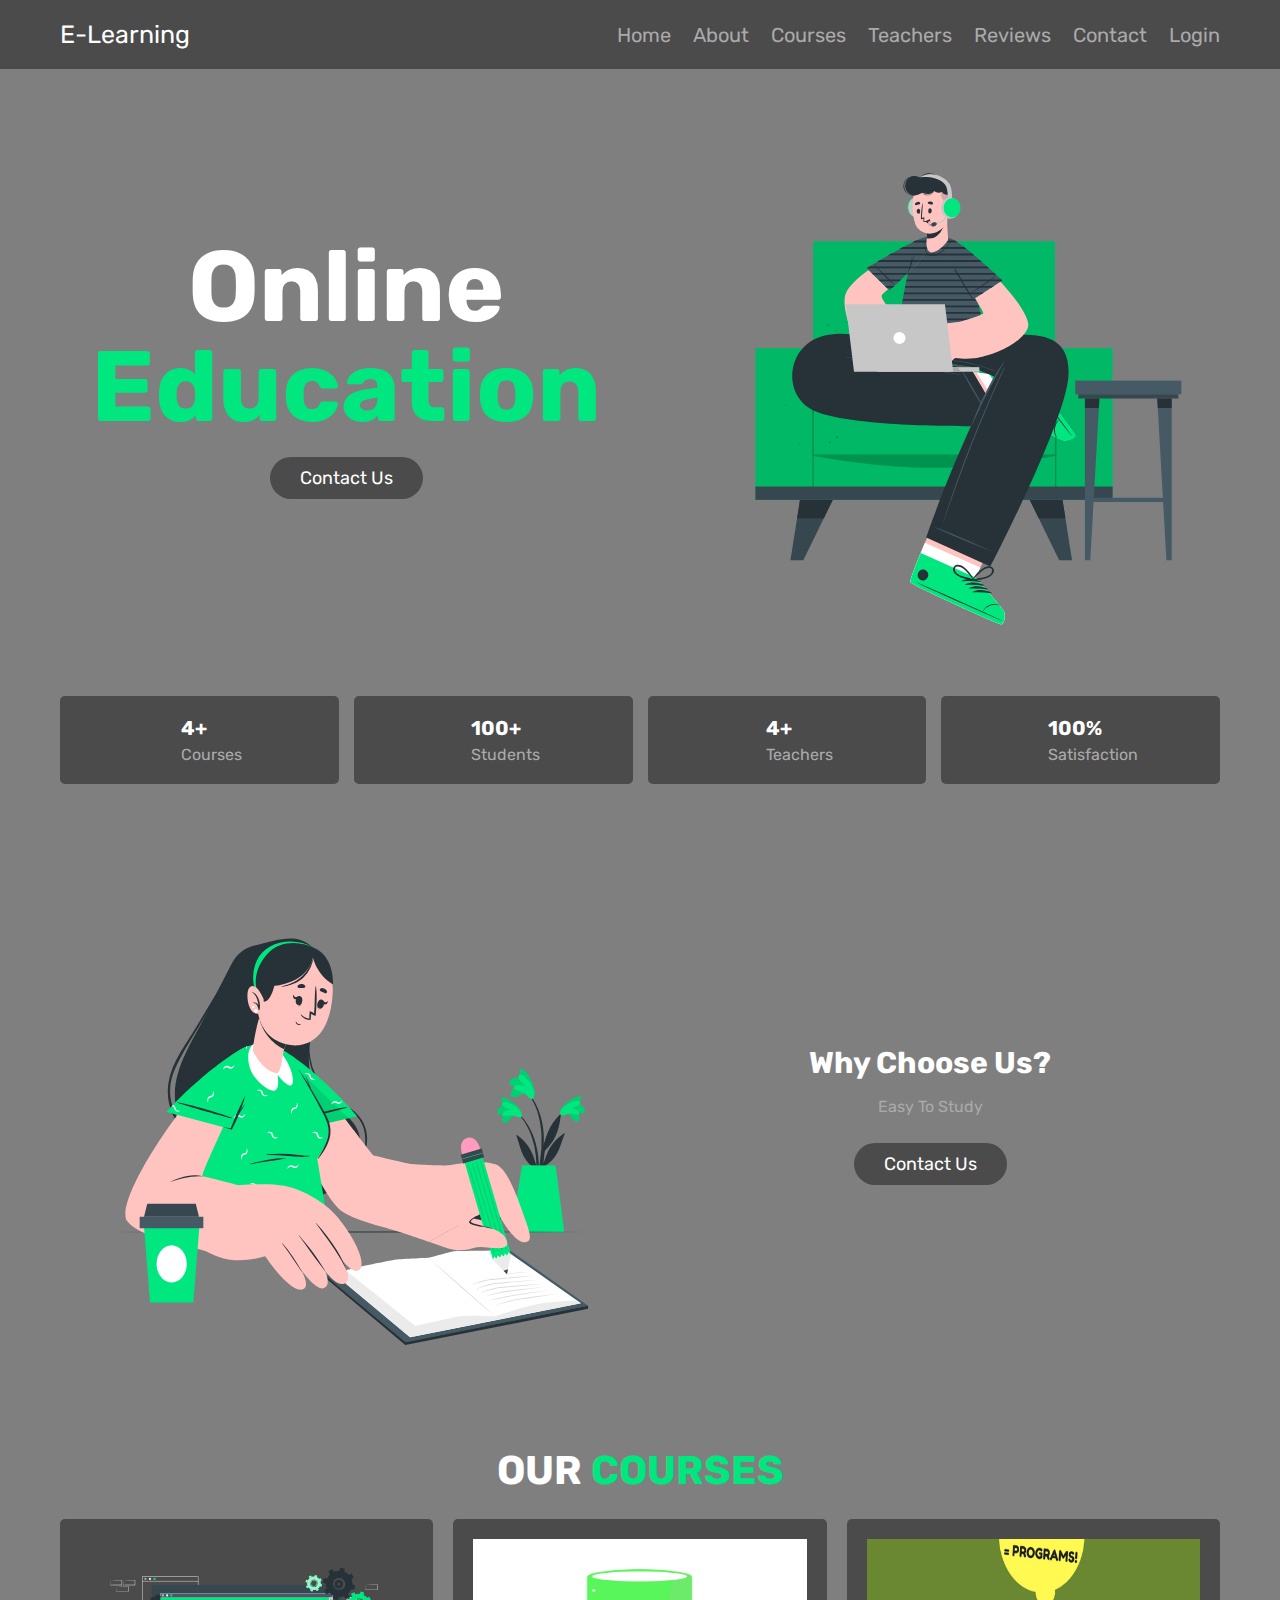
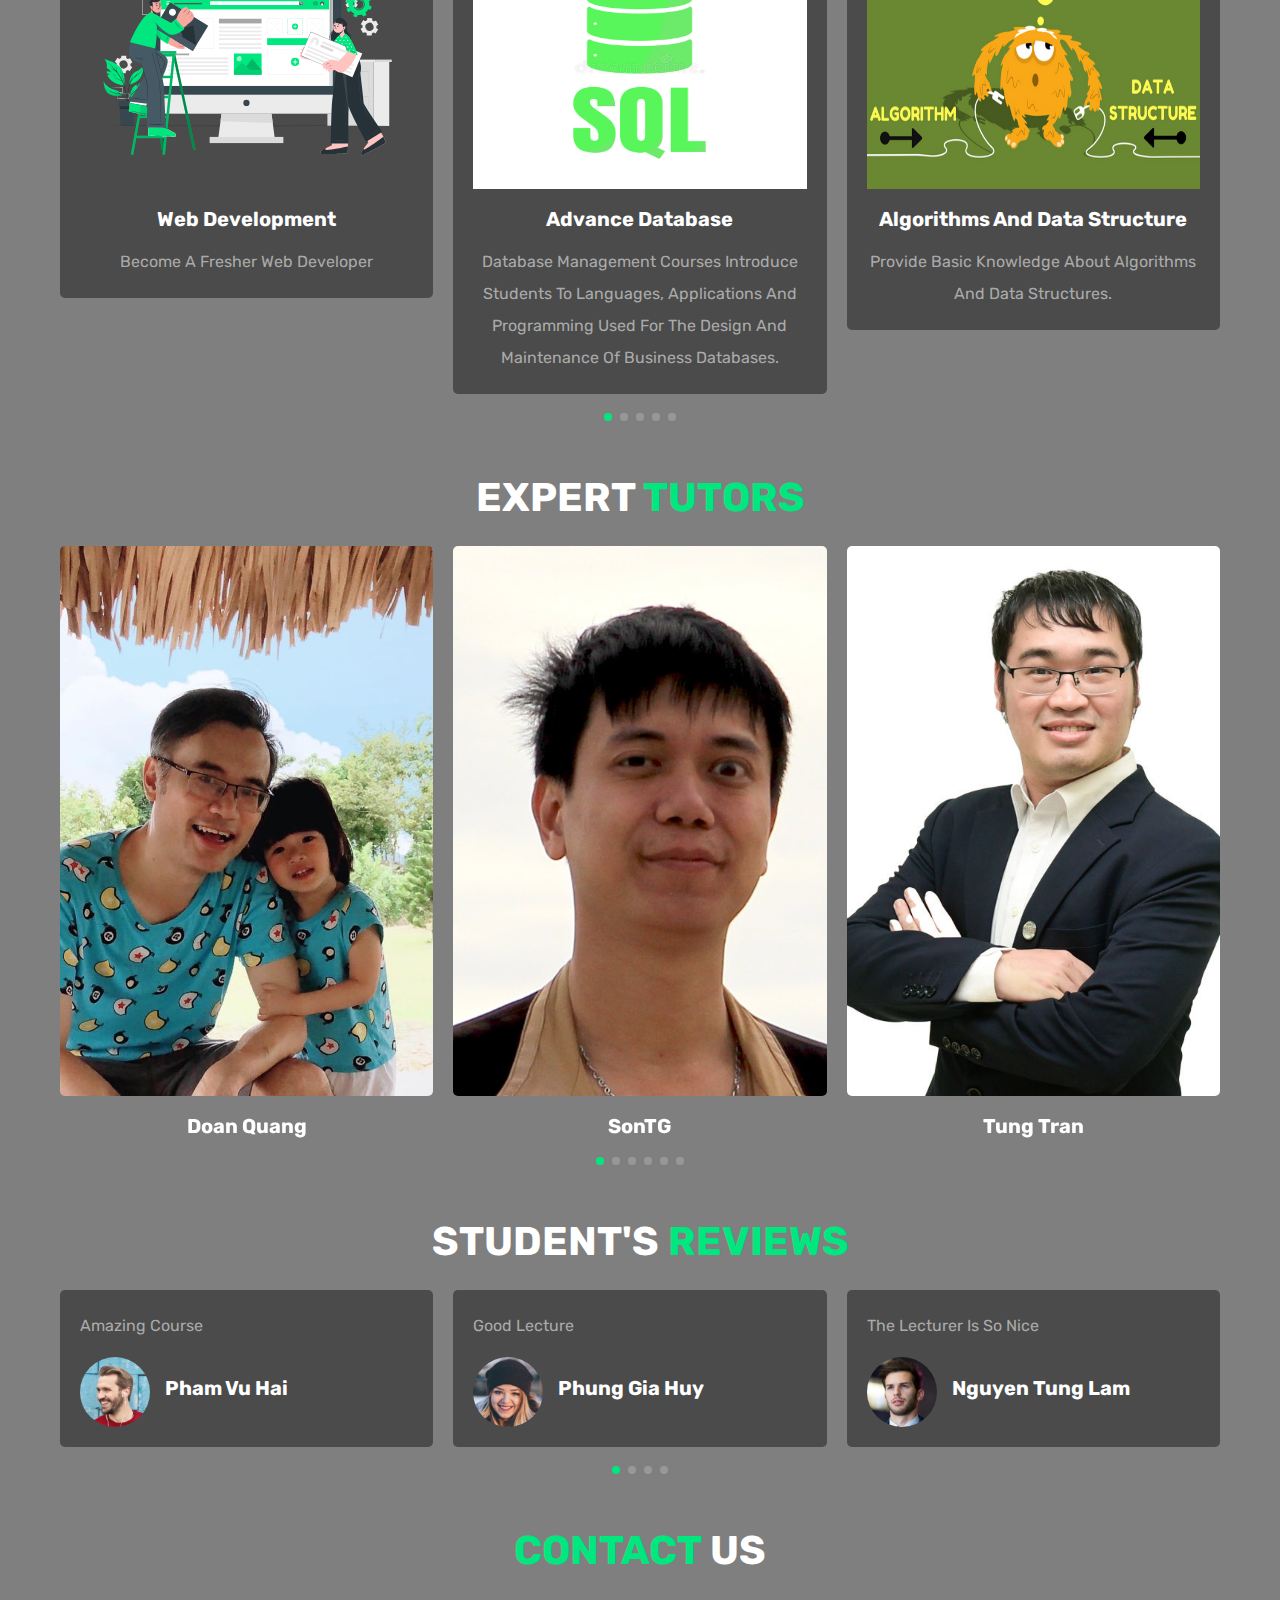
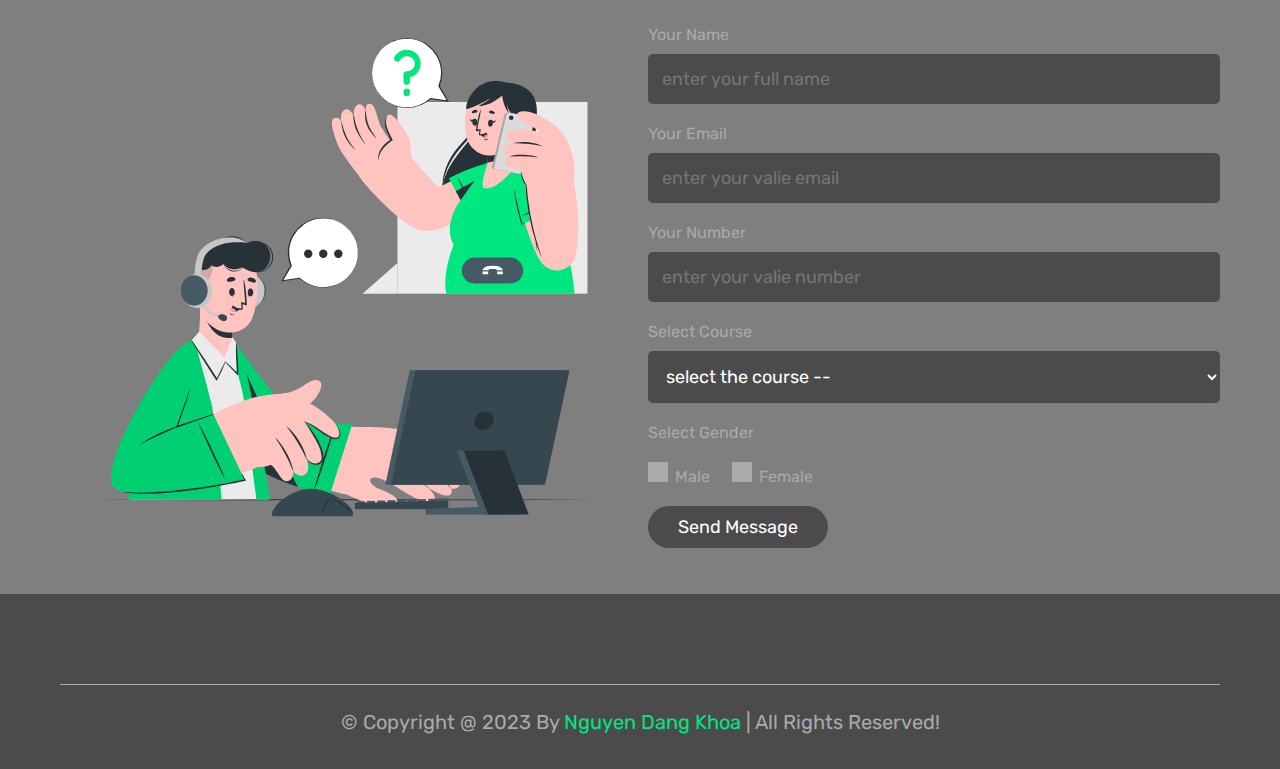
==== commit 374e7333: "login" ====
--- a/online_education_website/index.html
+++ b/online_education_website/index.html
@@ -32,7 +32,7 @@
         <a href="#teachers">teachers</a>
         <a href="#reviews">reviews</a>
         <a href="#contact">contact</a>
-        <a href="#login">login</a>
+        <a href="login.html">login</a>
       </nav>
 
       <div id="menu-btn" class="fas fa-bars"></div>
--- a/online_education_website/css/style.css
+++ b/online_education_website/css/style.css
@@ -1,15 +1,13 @@
 @import url("https://fonts.googleapis.com/css2?family=Rubik:wght@300;400;500;600&display=swap");
 * {
-  font-family: 'Rubik', sans-serif;
+  font-family: "Rubik", sans-serif;
   margin: 0;
   padding: 0;
-  -webkit-box-sizing: border-box;
-          box-sizing: border-box;
+  box-sizing: border-box;
   outline: none;
   border: none;
   text-decoration: none;
-  -webkit-transition: .2s linear;
-  transition: .2s linear;
+  transition: 0.2s linear;
   text-transform: capitalize;
 }
 
@@ -31,7 +29,7 @@
 }
 
 ::-webkit-scrollbar {
-  height: .5rem;
+  height: 0.5rem;
   width: 1rem;
 }
 
@@ -45,7 +43,7 @@
 }
 
 body {
-  background-color: #3d3d3d;
+  background-color: rgba(0, 0, 0, 0.5);
 }
 
 section {
@@ -64,7 +62,6 @@
   font-size: 1.8rem;
   padding: 1rem 3rem;
 }
-
 .btn:hover {
   background-color: #fff;
   color: #3d3d3d;
@@ -77,7 +74,6 @@
   color: #fff;
   text-transform: uppercase;
 }
-
 .heading span {
   color: #00E77F;
   text-transform: uppercase;
@@ -91,31 +87,21 @@
   z-index: 1000;
   background-color: #4b4b4b;
 }
-
 .header .flex {
   position: relative;
-  display: -webkit-box;
-  display: -ms-flexbox;
-  display: flex;
-  -webkit-box-align: center;
-      -ms-flex-align: center;
-          align-items: center;
-  -webkit-box-pack: justify;
-      -ms-flex-pack: justify;
-          justify-content: space-between;
-}
-
+  display: flex;
+  align-items: center;
+  justify-content: space-between;
+}
 .header .flex .logo {
   font-size: 2.5rem;
   color: #fff;
 }
-
 .header .flex .navbar a {
   margin-left: 2rem;
   color: #aaa;
   font-size: 2rem;
 }
-
 .header .flex .navbar a:hover {
   color: #00E77F;
 }
@@ -130,125 +116,81 @@
 .home {
   margin-top: 6rem;
 }
-
 .home .row {
-  display: -webkit-box;
-  display: -ms-flexbox;
-  display: flex;
-  -webkit-box-align: center;
-      -ms-flex-align: center;
-          align-items: center;
-  -ms-flex-wrap: wrap-reverse;
-      flex-wrap: wrap-reverse;
+  display: flex;
+  align-items: center;
+  flex-wrap: wrap-reverse;
   gap: 1.5rem;
 }
-
 .home .row .content {
-  -webkit-box-flex: 1;
-      -ms-flex: 1 1 40rem;
-          flex: 1 1 40rem;
-  text-align: center;
-}
-
+  flex: 1 1 40rem;
+  text-align: center;
+}
 .home .row .content h3 {
   margin-bottom: 1rem;
   font-size: 10rem;
   color: #fff;
   line-height: 1;
 }
-
 .home .row .content h3 span {
   color: #00E77F;
 }
-
 .home .row .image {
-  -webkit-box-flex: 1;
-      -ms-flex: 1 1 40rem;
-          flex: 1 1 40rem;
-}
-
+  flex: 1 1 40rem;
+}
 .home .row .image img {
   width: 100%;
 }
 
 .count .box-container {
-  display: -ms-grid;
   display: grid;
-  -ms-grid-columns: (minmax(27rem, 1fr))[auto-fit];
-      grid-template-columns: repeat(auto-fit, minmax(27rem, 1fr));
+  grid-template-columns: repeat(auto-fit, minmax(27rem, 1fr));
   gap: 1.5rem;
-  -webkit-box-align: start;
-      -ms-flex-align: start;
-          align-items: flex-start;
-}
-
+  align-items: flex-start;
+}
 .count .box-container .box {
   background-color: #4b4b4b;
-  border-radius: .5rem;
+  border-radius: 0.5rem;
   padding: 2rem;
-  display: -webkit-box;
-  display: -ms-flexbox;
-  display: flex;
-  -webkit-box-align: center;
-      -ms-flex-align: center;
-          align-items: center;
-  -webkit-box-pack: center;
-      -ms-flex-pack: center;
-          justify-content: center;
+  display: flex;
+  align-items: center;
+  justify-content: center;
   gap: 2.5rem;
 }
-
 .count .box-container .box i {
   font-size: 5rem;
   color: #00E77F;
 }
-
 .count .box-container .box .content h3 {
   font-size: 2rem;
   color: #fff;
-  margin-bottom: .5rem;
-}
-
+  margin-bottom: 0.5rem;
+}
 .count .box-container .box .content p {
   font-size: 1.6rem;
   color: #aaa;
 }
 
 .about .row {
-  display: -webkit-box;
-  display: -ms-flexbox;
-  display: flex;
-  -webkit-box-align: center;
-      -ms-flex-align: center;
-          align-items: center;
-  -ms-grid-row: 1;
+  display: flex;
+  align-items: center;
   grid-area: 1.5rem;
-  -ms-flex-wrap: wrap;
-      flex-wrap: wrap;
-}
-
+  flex-wrap: wrap;
+}
 .about .row .image {
-  -webkit-box-flex: 1;
-      -ms-flex: 1 1 40rem;
-          flex: 1 1 40rem;
-}
-
+  flex: 1 1 40rem;
+}
 .about .row .image img {
   width: 100%;
 }
-
 .about .row .content {
   text-align: center;
-  -webkit-box-flex: 1;
-      -ms-flex: 1 1 40rem;
-          flex: 1 1 40rem;
-}
-
+  flex: 1 1 40rem;
+}
 .about .row .content h3 {
   font-size: 3rem;
   color: #fff;
 }
-
 .about .row .content p {
   padding: 1rem 0;
   line-height: 2;
@@ -258,27 +200,23 @@
 
 .courses .slide {
   background-color: #4b4b4b;
-  border-radius: .5rem;
+  border-radius: 0.5rem;
   text-align: center;
   padding: 2rem;
   margin-bottom: 4rem;
   -webkit-user-select: none;
      -moz-user-select: none;
-      -ms-user-select: none;
           user-select: none;
 }
-
 .courses .slide img {
   height: 25rem;
   width: 100%;
 }
-
 .courses .slide h3 {
   margin: 1.5rem 0;
   font-size: 2rem;
   color: #fff;
 }
-
 .courses .slide p {
   line-height: 2;
   font-size: 1.6rem;
@@ -299,81 +237,66 @@
   margin-bottom: 4rem;
   -webkit-user-select: none;
      -moz-user-select: none;
-      -ms-user-select: none;
           user-select: none;
 }
-
 .tearchers .slide img {
   height: 55rem;
   width: 100%;
   -o-object-fit: cover;
      object-fit: cover;
-  border-radius: .5rem;
-}
-
+  border-radius: 0.5rem;
+}
 .tearchers .slide h3 {
   margin-top: 1.5rem;
   font-size: 2rem;
   text-align: center;
   color: #fff;
 }
-
 .tearchers .slide .share {
   position: absolute;
   top: 1rem;
   left: -10rem;
 }
-
 .tearchers .slide .share a {
   display: block;
   margin-top: 1rem;
   height: 4.5rem;
   width: 4.5rem;
   line-height: 4.5rem;
-  border-radius: .5rem;
+  border-radius: 0.5rem;
   background-color: #fff;
   color: #3d3d3d;
   text-align: center;
   font-size: 2rem;
 }
-
 .tearchers .slide .share a:hover {
   background-color: #00E77F;
   color: #fff;
 }
-
 .tearchers .slide:hover .share {
   left: 2rem;
 }
 
 .reviews-slider .slide {
-  border-radius: .5rem;
+  border-radius: 0.5rem;
   background-color: #4b4b4b;
   padding: 2rem;
   margin-bottom: 4rem;
   -webkit-user-select: none;
      -moz-user-select: none;
-      -ms-user-select: none;
           user-select: none;
 }
-
 .reviews-slider .slide p {
   line-height: 2;
   font-size: 1.6rem;
   color: #aaa;
 }
-
 .reviews-slider .slide .user {
-  display: -webkit-box;
-  display: -ms-flexbox;
-  display: flex;
-  -webkit-box-align: center;
-      -ms-flex-align: center;
-          align-items: center;
+  display: flex;
+  align-items: center;
   gap: 1.5rem;
   margin-top: 1.5rem;
 }
-
 .reviews-slider .slide .user img {
   height: 7rem;
   width: 7rem;
@@ -381,79 +304,59 @@
   -o-object-fit: cover;
      object-fit: cover;
 }
-
 .reviews-slider .slide .user h3 {
   font-size: 2rem;
   color: #fff;
-  margin-bottom: .7rem;
-}
-
+  margin-bottom: 0.7rem;
+}
 .reviews-slider .slide .user .stars i {
   font-size: 1.5rem;
   color: #00E77F;
 }
 
 .contact .row {
-  display: -webkit-box;
-  display: -ms-flexbox;
-  display: flex;
-  -webkit-box-align: center;
-      -ms-flex-align: center;
-          align-items: center;
-  -ms-flex-wrap: wrap;
-      flex-wrap: wrap;
+  display: flex;
+  align-items: center;
+  flex-wrap: wrap;
   gap: 1.5rem;
 }
-
 .contact .row .image {
-  -webkit-box-flex: 1;
-      -ms-flex: 1 1 40rem;
-          flex: 1 1 40rem;
-}
-
+  flex: 1 1 40rem;
+}
 .contact .row .image img {
   width: 100%;
 }
-
 .contact .row form {
-  -webkit-box-flex: 1;
-      -ms-flex: 1 1 40rem;
-          flex: 1 1 40rem;
-}
-
+  flex: 1 1 40rem;
+}
 .contact .row form span {
   font-size: 1.6rem;
   color: #aaa;
 }
-
 .contact .row form .box {
   width: 100%;
   margin-top: 1rem;
   margin-bottom: 2rem;
-  border-radius: .5rem;
+  border-radius: 0.5rem;
   background-color: #4b4b4b;
   font-size: 1.8rem;
   color: #fff;
   padding: 1.4rem;
   text-transform: none;
 }
-
 .contact .row .radio {
   margin-top: 2rem;
   margin-bottom: 1rem;
 }
-
 .contact .row .radio label {
   font-size: 1.6rem;
   color: #aaa;
-  margin-left: .5rem;
+  margin-left: 0.5rem;
   cursor: pointer;
 }
-
 .contact .row .radio #female {
   margin-left: 2rem;
 }
-
 .contact .row .radio input {
   -webkit-appearance: none;
      -moz-appearance: none;
@@ -463,17 +366,14 @@
   background-color: #aaa;
   cursor: pointer;
 }
-
 .contact .row .radio input:checked {
   background-color: #00E77F;
   border-radius: 5rem;
 }
-
-.contact .row .radio #male:checked ~ label[for="male"] {
-  color: #00E77F;
-}
-
-.contact .row .radio #female:checked ~ label[for="female"] {
+.contact .row .radio #male:checked ~ label[for=male] {
+  color: #00E77F;
+}
+.contact .row .radio #female:checked ~ label[for=female] {
   color: #00E77F;
 }
 
@@ -481,9 +381,8 @@
   background-color: #4b4b4b;
   text-align: center;
 }
-
 .footer .share a {
-  margin: 0 .3rem;
+  margin: 0 0.3rem;
   height: 4.5rem;
   width: 4.5rem;
   line-height: 4.5rem;
@@ -492,11 +391,9 @@
   color: #fff;
   background-color: #3d3d3d;
 }
-
 .footer .share a:hover {
   background-color: #00E77F;
 }
-
 .footer .credit {
   margin-top: 2.5rem;
   padding: 1.5rem;
@@ -505,7 +402,6 @@
   border-top: 0.1rem solid #aaa;
   color: #aaa;
 }
-
 .footer .credit span {
   color: #00E77F;
 }
@@ -519,14 +415,12 @@
     font-size: 8rem;
   }
 }
-
 @media (max-width: 768px) {
   #menu-btn {
     display: inline-block;
   }
   #menu-btn.fa-times {
-    -webkit-transform: rotate(180deg);
-            transform: rotate(180deg);
+    transform: rotate(180deg);
   }
   .header .flex .navbar {
     position: absolute;
@@ -551,7 +445,6 @@
     font-size: 6rem;
   }
 }
-
 @media (max-width: 450px) {
   html {
     font-size: 50%;
@@ -563,4 +456,95 @@
     font-size: 3rem;
   }
 }
-/*# sourceMappingURL=style.css.map */+/*login*/
+.login-from {
+  position: relative;
+  width: 400px;
+  height: 400px;
+  background: transparent;
+  border: 2px solid black;
+  border-radius: 20px;
+  -webkit-backdrop-filter: blur(20px);
+          backdrop-filter: blur(20px);
+  box-shadow: 0 0 30px rgba(0, 0, 0, 0.5);
+  display: flex;
+  justify-content: center;
+  align-items: center;
+}
+
+.form-box .login-from {
+  width: 100%;
+  padding: 40px;
+}
+
+.form-box h2 {
+  font-size: 2rem;
+  color: #00E77F;
+  text-align: center;
+}
+
+.input-box {
+  position: relative;
+  width: 100%;
+  height: 50px;
+  border-bottom: 2px solid #00E77F;
+  margin: 30px 0;
+}
+
+.input-box label {
+  position: absolute;
+  top: 50%;
+  left: 5px;
+  transform: translateY(-50%);
+  font-size: 1rem;
+  font-weight: 500;
+  pointer-events: none;
+}
+
+.input-box input:focus ~ label,
+.input-box input:valid ~ label {
+  top: -5px;
+}
+
+.input-box input {
+  width: 100%;
+  height: 100%;
+  background: transparent;
+  border: none;
+  outline: none;
+  font-size: 1rem;
+  color: #ffffff;
+  font-weight: 600;
+  padding: 0 35px 0 5px;
+}
+
+.input-box .icon {
+  position: absolute;
+  right: 8px;
+  font-size: 1.2rem;
+  color: #00E77F;
+  line-height: 57px;
+}
+
+.remember-forgot {
+  font-size: 0.9rem;
+  color: #00E77F;
+  font-weight: 500;
+  margin: -15px 0 15px;
+  display: flex;
+  justify-content: space-between;
+}
+
+.remember-forgot label input {
+  accent-color: #00e77f;
+  margin-right: 3px;
+}
+
+.remember-forgot a {
+  color: #00E77F;
+  text-decoration: none;
+}
+
+.remember-forgot a:hover {
+  text-decoration: underline;
+}/*# sourceMappingURL=style.css.map */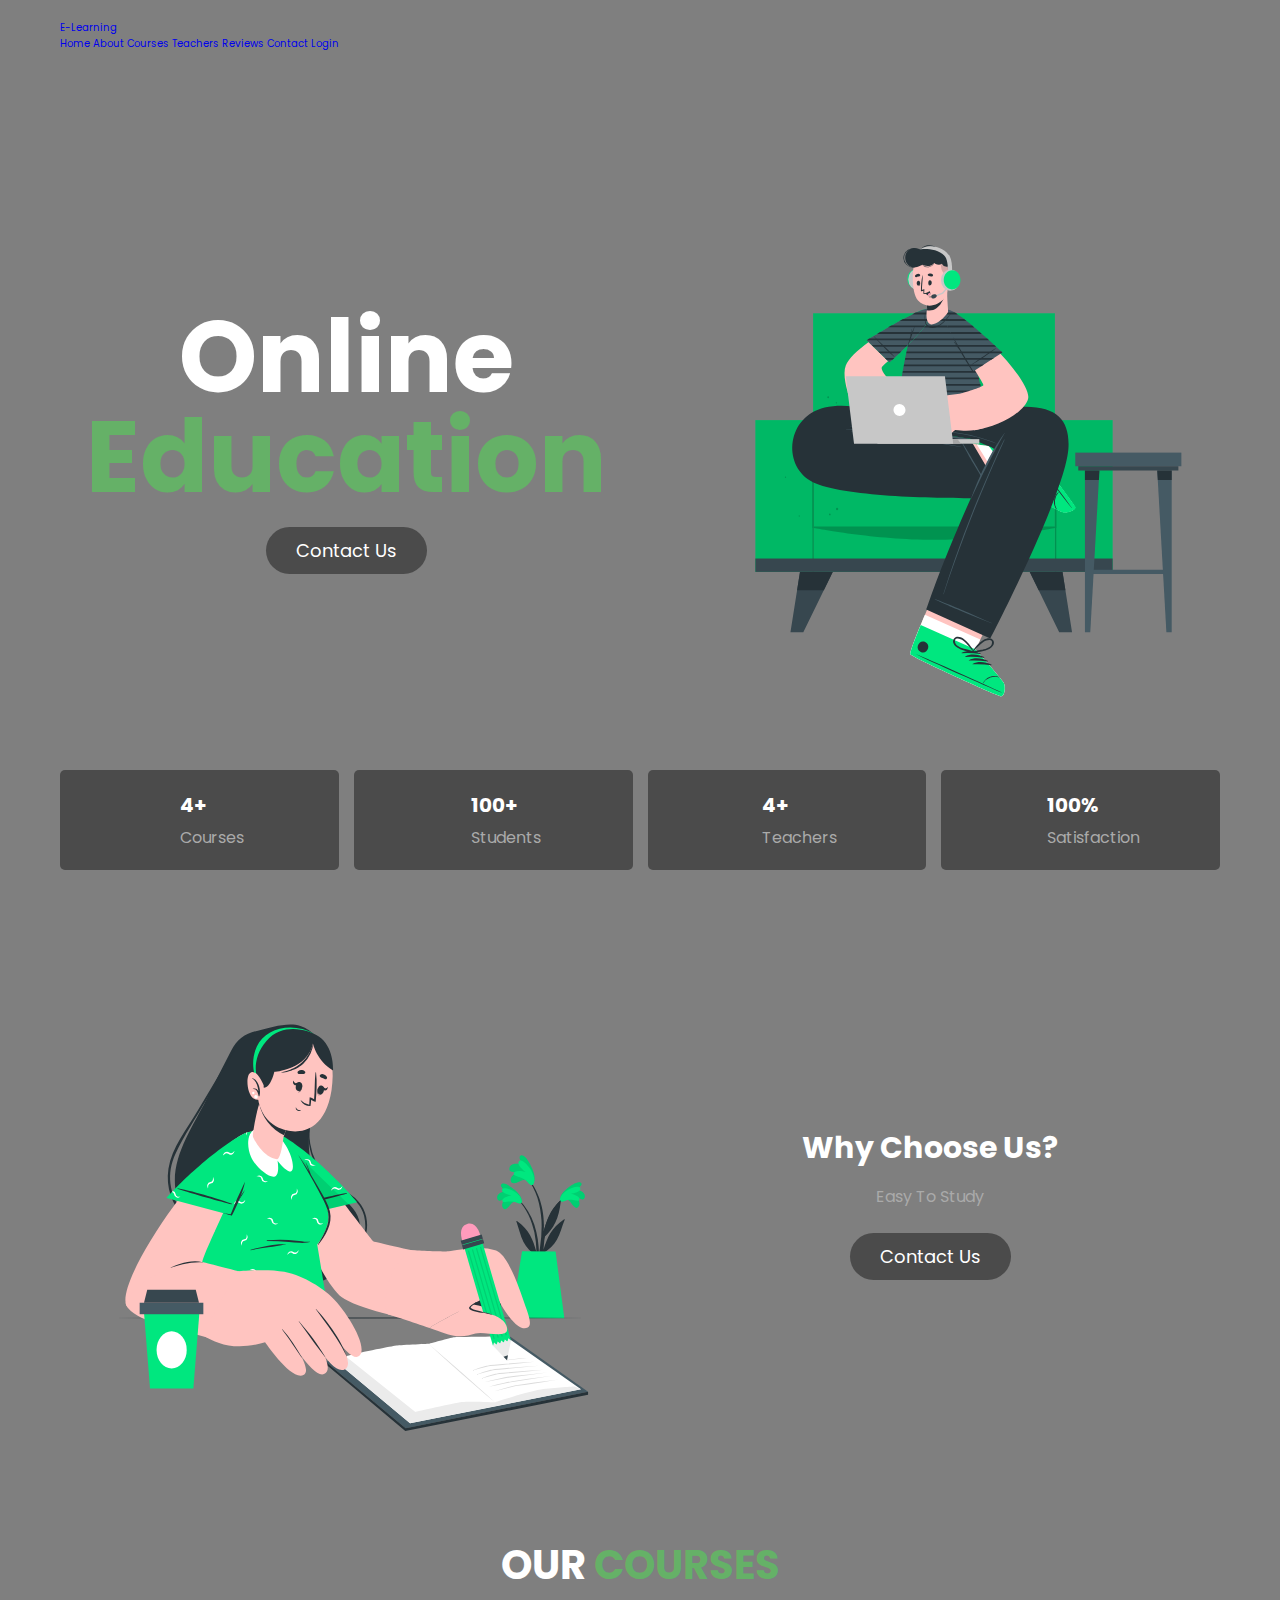
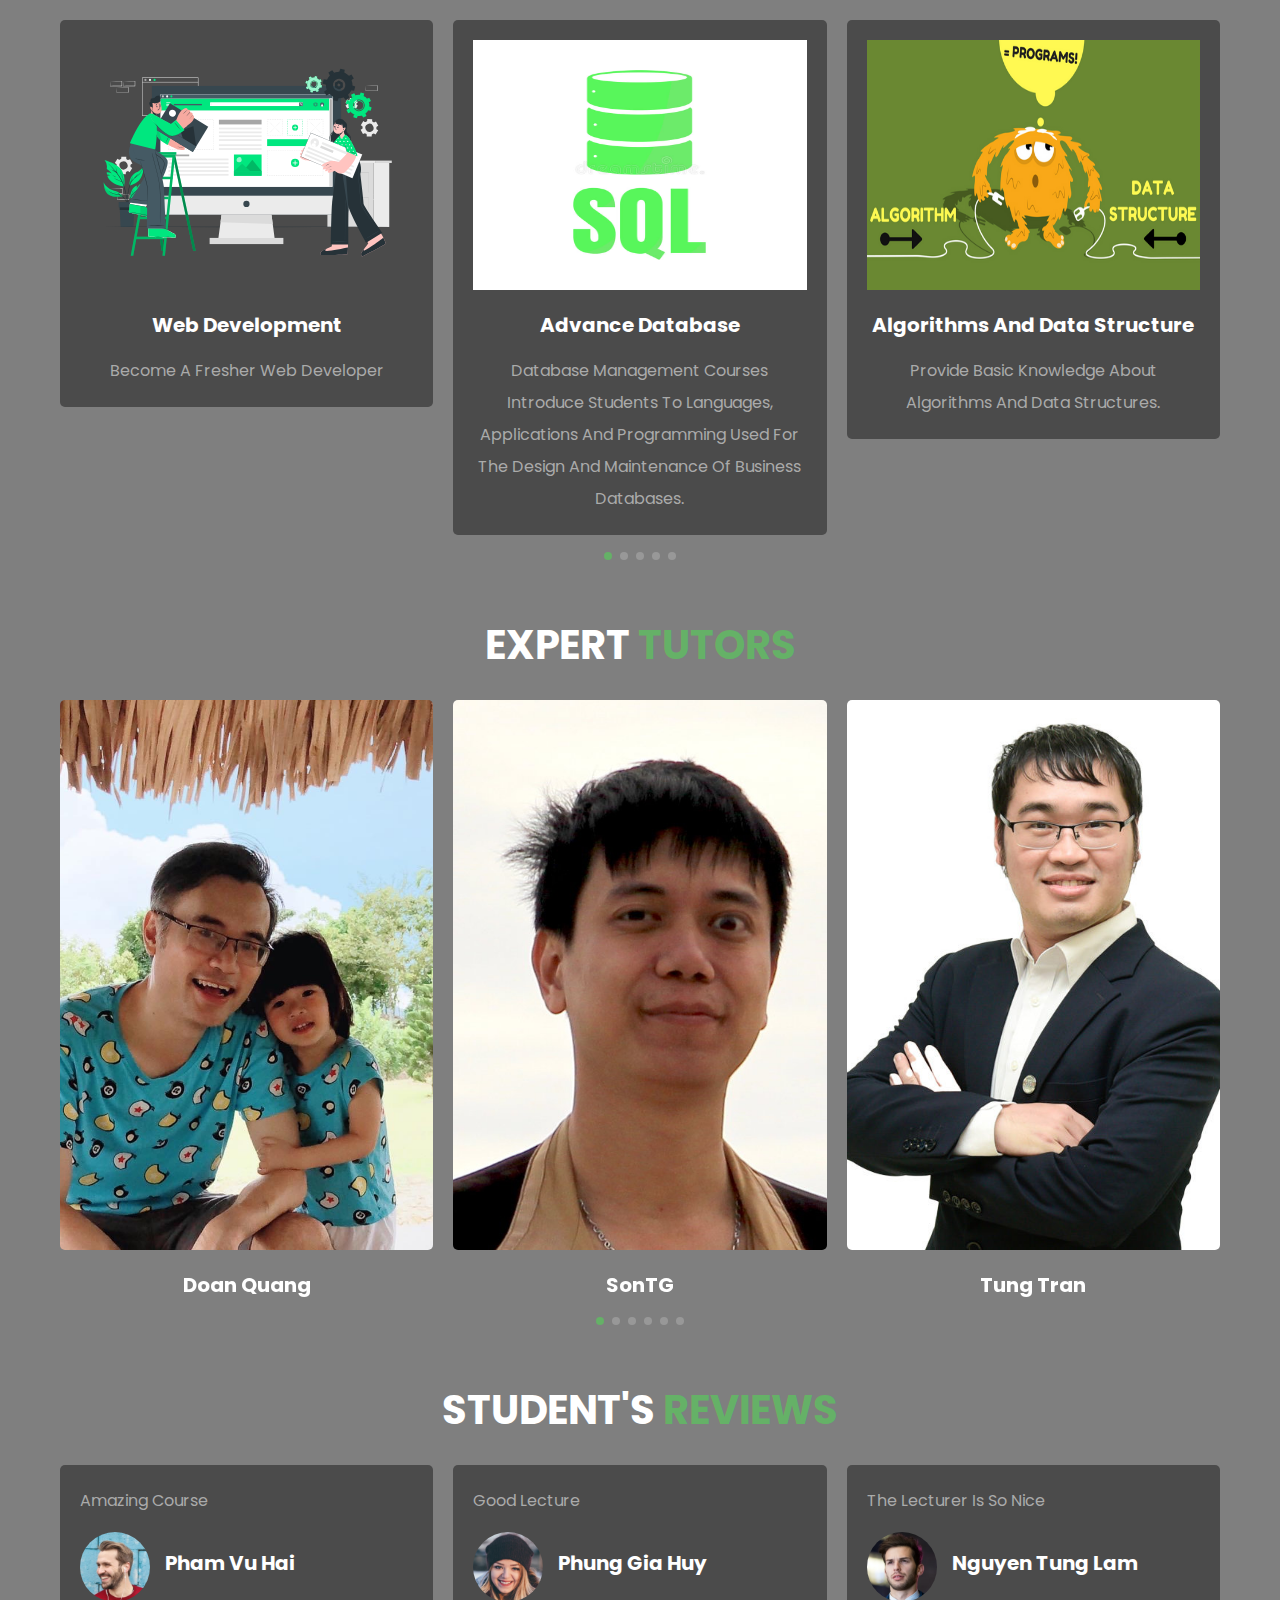
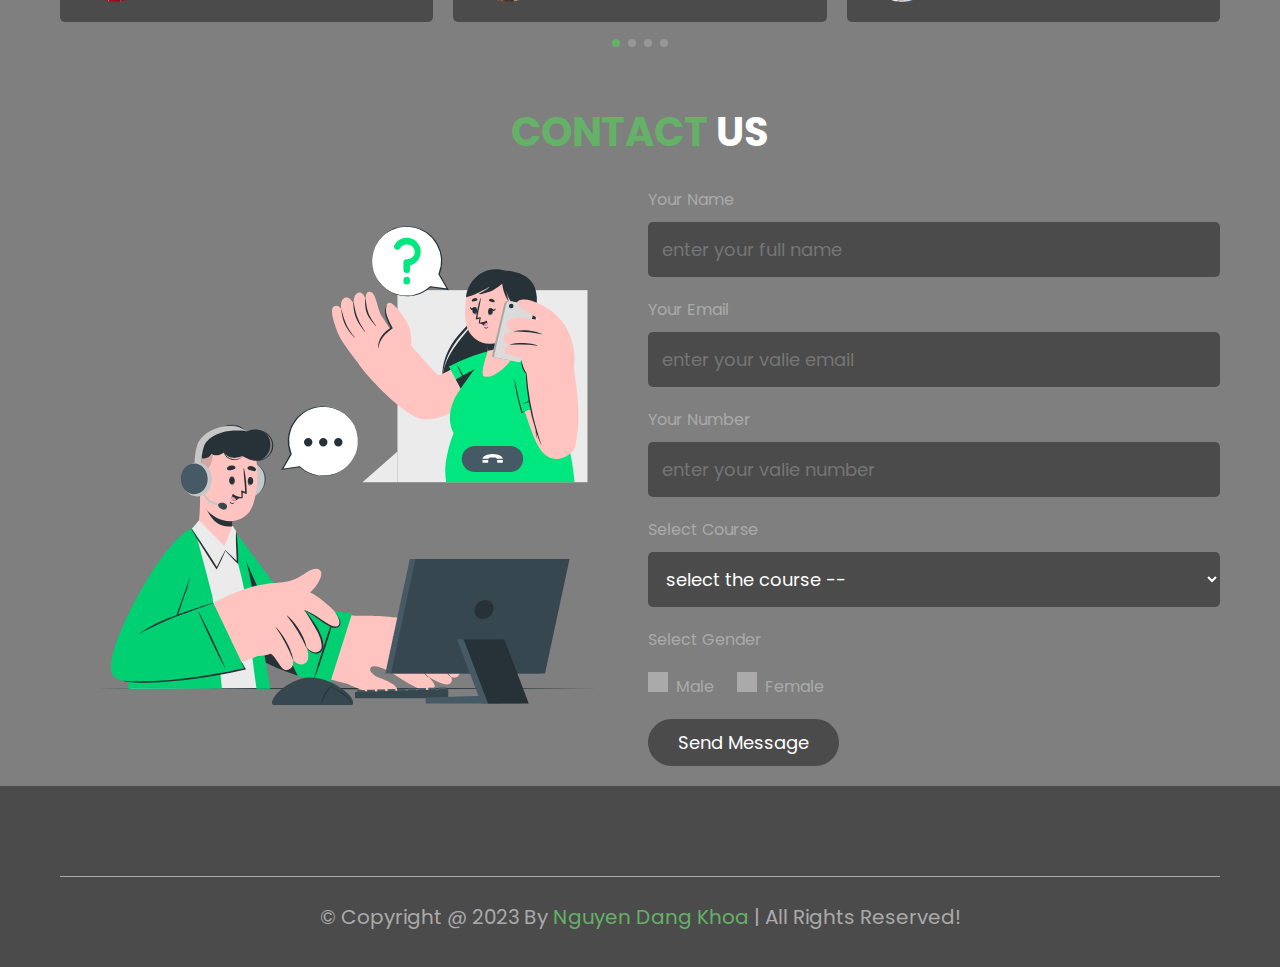
==== commit fa1375fa: "login" ====
--- a/online_education_website/index.html
+++ b/online_education_website/index.html
@@ -427,27 +427,6 @@
   </footer>
 
   <!-- footer section ends -->
-
-
-
-
-
-
-
-
-
-
-
-
-
-
-
-
-
-
-
-
-
   <!-- swiper js link  -->
   <script src="https://unpkg.com/swiper@8/swiper-bundle.min.js"></script>
 
--- a/online_education_website/css/style.css
+++ b/online_education_website/css/style.css
@@ -1,4 +1,6 @@
 @import url("https://fonts.googleapis.com/css2?family=Rubik:wght@300;400;500;600&display=swap");
+@import url("../base/_header.scss");
+@import url("https://fonts.googleapis.com/css2?family=Poppins:wght@200;300;400;500;600;700&display=swap");
 * {
   font-family: "Rubik", sans-serif;
   margin: 0;
@@ -38,7 +40,7 @@
 }
 
 ::-webkit-scrollbar-thumb {
-  background-color: #00E77F;
+  background-color: rgb(101, 177, 103);
   border-radius: 5rem;
 }
 
@@ -75,35 +77,8 @@
   text-transform: uppercase;
 }
 .heading span {
-  color: #00E77F;
+  color: rgb(101, 177, 103);
   text-transform: uppercase;
-}
-
-.header {
-  position: fixed;
-  top: 0;
-  left: 0;
-  right: 0;
-  z-index: 1000;
-  background-color: #4b4b4b;
-}
-.header .flex {
-  position: relative;
-  display: flex;
-  align-items: center;
-  justify-content: space-between;
-}
-.header .flex .logo {
-  font-size: 2.5rem;
-  color: #fff;
-}
-.header .flex .navbar a {
-  margin-left: 2rem;
-  color: #aaa;
-  font-size: 2rem;
-}
-.header .flex .navbar a:hover {
-  color: #00E77F;
 }
 
 #menu-btn {
@@ -133,7 +108,7 @@
   line-height: 1;
 }
 .home .row .content h3 span {
-  color: #00E77F;
+  color: rgb(101, 177, 103);
 }
 .home .row .image {
   flex: 1 1 40rem;
@@ -159,7 +134,7 @@
 }
 .count .box-container .box i {
   font-size: 5rem;
-  color: #00E77F;
+  color: rgb(101, 177, 103);
 }
 .count .box-container .box .content h3 {
   font-size: 2rem;
@@ -228,7 +203,7 @@
 }
 
 .swiper-pagination-bullet-active {
-  background-color: #00E77F;
+  background-color: rgb(101, 177, 103);
 }
 
 .tearchers .slide {
@@ -270,7 +245,7 @@
   font-size: 2rem;
 }
 .tearchers .slide .share a:hover {
-  background-color: #00E77F;
+  background-color: rgb(101, 177, 103);
   color: #fff;
 }
 .tearchers .slide:hover .share {
@@ -311,7 +286,7 @@
 }
 .reviews-slider .slide .user .stars i {
   font-size: 1.5rem;
-  color: #00E77F;
+  color: rgb(101, 177, 103);
 }
 
 .contact .row {
@@ -367,14 +342,14 @@
   cursor: pointer;
 }
 .contact .row .radio input:checked {
-  background-color: #00E77F;
+  background-color: rgb(101, 177, 103);
   border-radius: 5rem;
 }
 .contact .row .radio #male:checked ~ label[for=male] {
-  color: #00E77F;
+  color: rgb(101, 177, 103);
 }
 .contact .row .radio #female:checked ~ label[for=female] {
-  color: #00E77F;
+  color: rgb(101, 177, 103);
 }
 
 .footer {
@@ -392,7 +367,7 @@
   background-color: #3d3d3d;
 }
 .footer .share a:hover {
-  background-color: #00E77F;
+  background-color: rgb(101, 177, 103);
 }
 .footer .credit {
   margin-top: 2.5rem;
@@ -403,9 +378,10 @@
   color: #aaa;
 }
 .footer .credit span {
-  color: #00E77F;
-}
-
+  color: rgb(101, 177, 103);
+}
+
+/*sign up*/
 /* media queries  */
 @media (max-width: 991px) {
   html {
@@ -457,94 +433,133 @@
   }
 }
 /*login*/
-.login-from {
+* {
+  margin: 0;
+  padding: 0;
+  box-sizing: border-box;
+  font-family: "Poppins", sans-serif;
+}
+
+::-moz-selection {
+  background: rgba(26, 188, 156, 0.3);
+}
+
+::selection {
+  background: rgba(26, 188, 156, 0.3);
+}
+
+.container {
+  max-width: 440px;
+  padding: 0 20px;
+  margin: 170px auto;
+}
+
+.wrapper {
+  width: 100%;
+  background: #fff;
+  border-radius: 5px;
+  box-shadow: 0px 4px 10px 1px rgba(0, 0, 0, 0.1);
+}
+
+.wrapper .title {
+  height: 90px;
+  background: rgb(101, 177, 103);
+  border-radius: 5px 5px 0 0;
+  color: #fff;
+  font-size: 30px;
+  font-weight: 600;
+  display: flex;
+  align-items: center;
+  justify-content: center;
+}
+
+.wrapper form {
+  padding: 30px 25px 25px 25px;
+}
+
+.wrapper form .row {
+  height: 45px;
+  margin-bottom: 15px;
   position: relative;
-  width: 400px;
-  height: 400px;
-  background: transparent;
-  border: 2px solid black;
-  border-radius: 20px;
-  -webkit-backdrop-filter: blur(20px);
-          backdrop-filter: blur(20px);
-  box-shadow: 0 0 30px rgba(0, 0, 0, 0.5);
-  display: flex;
+}
+
+.wrapper form .row input {
+  height: 100%;
+  width: 100%;
+  outline: none;
+  padding-left: 60px;
+  border-radius: 5px;
+  border: 1px solid lightgrey;
+  font-size: 16px;
+  transition: all 0.3s ease;
+}
+
+form .row input:focus {
+  border-color: rgb(101, 177, 103);
+  box-shadow: inset 0px 0px 2px 2px rgba(26, 188, 156, 0.25);
+}
+
+form .row input::-moz-placeholder {
+  color: #999;
+}
+
+form .row input::placeholder {
+  color: #999;
+}
+
+.wrapper form .row i {
+  position: absolute;
+  width: 47px;
+  height: 100%;
+  color: #fff;
+  font-size: 18px;
+  background: rgb(101, 177, 103);
+  border: 1px solid rgb(101, 177, 103);
+  border-radius: 5px 0 0 5px;
+  display: flex;
+  align-items: center;
   justify-content: center;
-  align-items: center;
-}
-
-.form-box .login-from {
-  width: 100%;
-  padding: 40px;
-}
-
-.form-box h2 {
-  font-size: 2rem;
-  color: #00E77F;
-  text-align: center;
-}
-
-.input-box {
-  position: relative;
-  width: 100%;
-  height: 50px;
-  border-bottom: 2px solid #00E77F;
-  margin: 30px 0;
-}
-
-.input-box label {
-  position: absolute;
-  top: 50%;
-  left: 5px;
-  transform: translateY(-50%);
-  font-size: 1rem;
+}
+
+.wrapper form .pass {
+  margin: -8px 0 20px 0;
+}
+
+.wrapper form .pass a {
+  color: rgb(101, 177, 103);
+  font-size: 17px;
+  text-decoration: none;
+}
+
+.wrapper form .pass a:hover {
+  text-decoration: underline;
+}
+
+.wrapper form .button input {
+  color: #fff;
+  font-size: 20px;
   font-weight: 500;
-  pointer-events: none;
-}
-
-.input-box input:focus ~ label,
-.input-box input:valid ~ label {
-  top: -5px;
-}
-
-.input-box input {
-  width: 100%;
-  height: 100%;
-  background: transparent;
-  border: none;
-  outline: none;
-  font-size: 1rem;
-  color: #ffffff;
-  font-weight: 600;
-  padding: 0 35px 0 5px;
-}
-
-.input-box .icon {
-  position: absolute;
-  right: 8px;
-  font-size: 1.2rem;
-  color: #00E77F;
-  line-height: 57px;
-}
-
-.remember-forgot {
-  font-size: 0.9rem;
-  color: #00E77F;
-  font-weight: 500;
-  margin: -15px 0 15px;
-  display: flex;
-  justify-content: space-between;
-}
-
-.remember-forgot label input {
-  accent-color: #00e77f;
-  margin-right: 3px;
-}
-
-.remember-forgot a {
-  color: #00E77F;
+  padding-left: 0px;
+  background: rgb(101, 177, 103);
+  border: 1px solid;
+  cursor: pointer;
+}
+
+form .button input:hover {
+  background: #12876f;
+}
+
+.wrapper form .signup-link {
+  text-align: center;
+  margin-top: 20px;
+  font-size: 17px;
+}
+
+.wrapper form .signup-link a {
+  color: rgb(101, 177, 103);
   text-decoration: none;
 }
 
-.remember-forgot a:hover {
+form .signup-link a:hover {
   text-decoration: underline;
 }/*# sourceMappingURL=style.css.map */